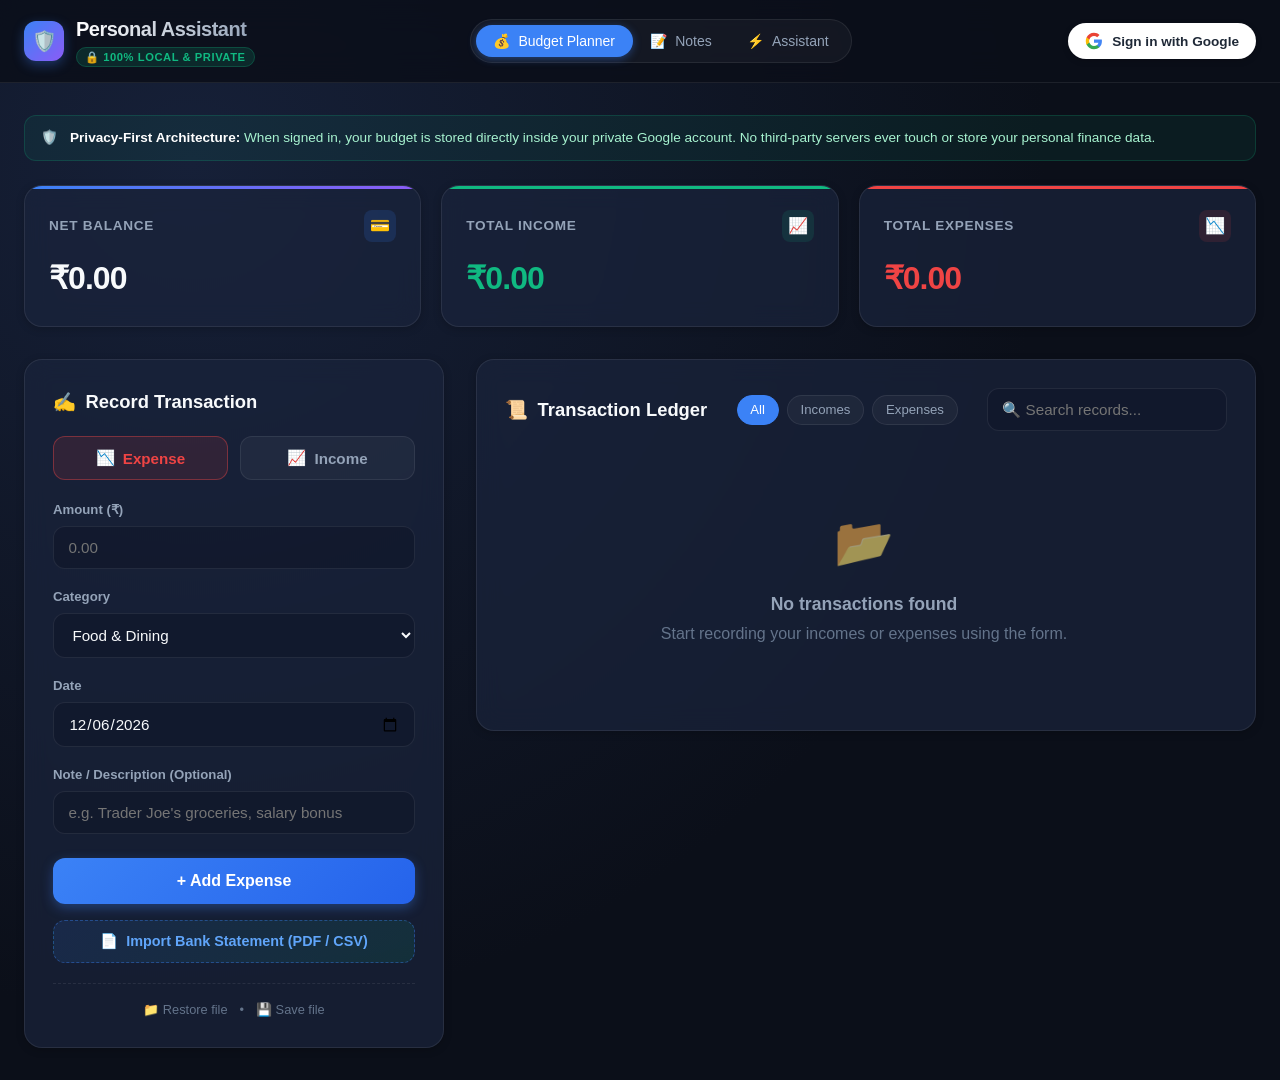
==== android/app/src/main/assets/www/index.html @ b6a4d448 "feat(importer): implement zero-knowledge bank statement importer (PDF & CSV) with interactive review" ====
<!DOCTYPE html>
<html lang="en">
<head>
  <meta charset="UTF-8">
  <meta name="viewport" content="width=device-width, initial-scale=1.0, maximum-scale=1.0, user-scalable=no">
  <title>Personal Assistant • Budget & Expense Planner</title>
  <meta name="theme-color" content="#0f172a">
  <meta name="mobile-web-app-capable" content="yes">
  <meta name="apple-mobile-web-app-status-bar-style" content="black-translucent">
  <link rel="manifest" href="manifest.json">
  <link rel="apple-touch-icon" href="icons/icon-192.png">
  <link rel="icon" type="image/png" href="icons/icon-192.png">
  <link rel="stylesheet" href="css/style.css">
  <meta name="description" content="Privacy-first, zero-knowledge personal finance and budget planner. Sign in with Google for seamless cross-device synchronization.">
</head>
<body>

  <!-- Master Application Header -->
  <header class="app-header">
    <div class="header-container">
      <div class="brand-section">
        <div class="brand-icon">🛡️</div>
        <div>
          <h1 class="brand-title">Personal Assistant</h1>
          <span class="brand-badge">🔒 100% Local & Private</span>
        </div>
      </div>

      <!-- Modular Sub-App Switcher -->
      <nav class="app-nav" aria-label="Application Modules">
        <button class="nav-tab active" data-app="budget">
          <span>💰</span> Budget Planner
        </button>
        <button class="nav-tab" data-app="notes" title="Coming in future sprint">
          <span>📝</span> Notes
        </button>
        <button class="nav-tab" data-app="assistant" title="Coming in future sprint">
          <span>⚡</span> Assistant
        </button>
      </nav>

      <!-- Consumer-Grade Google Sign-In & User Identity -->
      <div class="header-actions">
        <!-- PWA Install Action Button (shown when installable) -->
        <button id="btn-install-pwa" class="btn-install-pwa" style="display: none;" title="Install Personal Assistant as an app on your mobile device">
          <span>📲</span> Install App
        </button>

        <!-- Signed-Out View: Single Google Sign-In Button -->
        <div id="auth-signed-out" class="auth-wrapper">
          <button id="btn-google-signin" class="btn-google" title="Sign in with your Google account for automatic cross-device sync">
            <svg class="google-icon" viewBox="0 0 24 24" width="18" height="18">
              <path fill="#4285F4" d="M22.56 12.25c0-.78-.07-1.53-.2-2.25H12v4.26h5.92c-.26 1.37-1.04 2.53-2.21 3.31v2.77h3.57c2.08-1.92 3.28-4.74 3.28-8.09z"/>
              <path fill="#34A853" d="M12 23c2.97 0 5.46-.98 7.28-2.66l-3.57-2.77c-.98.66-2.23 1.06-3.71 1.06-2.86 0-5.29-1.93-6.16-4.53H2.18v2.84C3.99 20.53 7.7 23 12 23z"/>
              <path fill="#FBBC05" d="M5.84 14.09c-.22-.66-.35-1.36-.35-2.09s.13-1.43.35-2.09V7.06H2.18C1.43 8.55 1 10.22 1 12s.43 3.45 1.18 4.94l2.85-2.22.81-.63z"/>
              <path fill="#EA4335" d="M12 5.38c1.62 0 3.06.56 4.21 1.64l3.15-3.15C17.45 2.09 14.97 1 12 1 7.7 1 3.99 3.47 2.18 7.06l3.66 2.84c.87-2.6 3.3-4.52 6.16-4.52z"/>
            </svg>
            <span>Sign in with Google</span>
          </button>
        </div>

        <!-- Signed-In View: User Profile & Auto-Sync Status -->
        <div id="auth-signed-in" class="user-profile-menu" style="display: none;">
          <div class="user-avatar" id="user-avatar">👤</div>
          <span class="user-name" id="user-display-name">user@gmail.com</span>
          <span class="sync-status synced" id="cloud-sync-status" title="Your budget automatically saves to your Google account">☁️ Synced</span>
          <button id="btn-signout" class="btn-secondary btn-sm" title="Sign out of this session">
            Sign Out
          </button>
        </div>
      </div>
    </div>
  </header>

  <!-- Main Work Area Container -->
  <main class="main-wrapper" id="main-portal-view">

    <!-- Privacy Assurance Banner -->
    <div class="privacy-banner">
      <span>🛡️</span>
      <div>
        <strong>Privacy-First Architecture:</strong> When signed in, your budget is stored directly inside your private Google account. No third-party servers ever touch or store your personal finance data.
      </div>
    </div>

    <!-- Financial Metric Summary Cards -->
    <section class="metrics-grid" aria-label="Financial Summary Cards">
      <div class="metric-card balance">
        <div class="metric-header">
          <span class="metric-label">Net Balance</span>
          <div class="metric-icon">💳</div>
        </div>
        <div class="metric-value" id="metric-net-balance">₹0.00</div>
      </div>

      <div class="metric-card income">
        <div class="metric-header">
          <span class="metric-label">Total Income</span>
          <div class="metric-icon">📈</div>
        </div>
        <div class="metric-value" id="metric-total-income">₹0.00</div>
      </div>

      <div class="metric-card expense">
        <div class="metric-header">
          <span class="metric-label">Total Expenses</span>
          <div class="metric-icon">📉</div>
        </div>
        <div class="metric-value" id="metric-total-expense">₹0.00</div>
      </div>
    </section>

    <!-- Sub-App Content Grid: Form + Ledger -->
    <div class="app-content-grid">

      <!-- Left Column: Transaction Input Form -->
      <aside class="panel">
        <h2 class="panel-title"><span>✍️</span> Record Transaction</h2>

        <!-- Type Selector: Expense vs Income -->
        <div class="type-toggle-group">
          <button type="button" class="type-toggle-btn active expense" data-type="expense">
            <span>📉</span> Expense
          </button>
          <button type="button" class="type-toggle-btn income" data-type="income">
            <span>📈</span> Income
          </button>
        </div>

        <form id="transaction-form" autocomplete="off">
          <div class="form-group">
            <label class="form-label" for="tx-amount">Amount (₹)</label>
            <input type="number" step="0.01" min="0.01" id="tx-amount" class="input-control" placeholder="0.00" required>
          </div>

          <div class="form-group">
            <label class="form-label" for="tx-category">Category</label>
            <select id="tx-category" class="input-control" required></select>
          </div>

          <div class="form-group">
            <label class="form-label" for="tx-date">Date</label>
            <input type="date" id="tx-date" class="input-control" required>
          </div>

          <div class="form-group">
            <label class="form-label" for="tx-description">Note / Description (Optional)</label>
            <input type="text" id="tx-description" class="input-control" placeholder="e.g. Trader Joe's groceries, salary bonus">
          </div>

          <button type="submit" id="btn-submit-tx" class="btn-submit">
            <span>+ Add Expense</span>
          </button>
        </form>

        <button id="btn-import-statement" class="btn-import-statement" title="Import transactions from a bank statement PDF or CSV">
          <span>📄</span> Import Bank Statement (PDF / CSV)
        </button>

        <!-- Secondary Local File Options -->
        <div class="local-backup-footer">
          <input type="file" id="import-file-input" accept=".json,application/json" style="display: none;">
          <button id="btn-import-trigger" class="btn-text-subtle" title="Restore from local file">
            📁 Restore file
          </button>
          <span>•</span>
          <button id="btn-export-backup" class="btn-text-subtle" title="Save backup file">
            💾 Save file
          </button>
        </div>
      </aside>

      <!-- Right Column: Ledger & Search Filters -->
      <section class="panel">
        <div class="ledger-header">
          <h2 class="panel-title" style="margin-bottom: 0;"><span>📜</span> Transaction Ledger</h2>

          <!-- Filters -->
          <div class="filter-group">
            <button class="filter-btn active" data-filter="all">All</button>
            <button class="filter-btn" data-filter="income">Incomes</button>
            <button class="filter-btn" data-filter="expense">Expenses</button>
          </div>

          <!-- Search -->
          <input type="text" id="search-input" class="input-control search-input" placeholder="🔍 Search records...">
        </div>

        <!-- Scrollable List of Records -->
        <div class="transaction-list" id="transaction-list">
          <!-- Dynamically populated by budgetApp.js -->
        </div>
      </section>

    </div>
  </main>

  <!-- Modal: Bank Statement Importer -->
  <div id="modal-import-statement" class="modal-backdrop" style="display: none;">
    <div class="modal-dialog modal-lg">
      <div class="modal-header">
        <div class="modal-title-group">
          <span class="modal-icon">📄</span>
          <div>
            <h3 class="modal-title">Import Bank Statement</h3>
            <p class="modal-subtitle">100% Client-Side & Private • Processed strictly in your browser</p>
          </div>
        </div>
        <button id="btn-close-statement-modal" class="modal-close-btn" aria-label="Close modal">&times;</button>
      </div>

      <div class="modal-body">
        <!-- Step 1: Upload Zone -->
        <div id="statement-upload-zone" class="upload-dropzone">
          <input type="file" id="statement-file-input" accept=".csv,.pdf,text/csv,application/pdf" style="display: none;">
          <div class="dropzone-content" id="dropzone-trigger">
            <span class="dropzone-icon">📁</span>
            <h4>Drag & Drop your Bank Statement here, or <span class="highlight">Browse</span></h4>
            <p class="dropzone-hint">Supports PDF & CSV statements from HDFC, SBI, ICICI, Axis & Universal formats</p>
          </div>
        </div>

        <!-- Step 2: Processing Spinner / Progress -->
        <div id="statement-loading" class="statement-loading" style="display: none;">
          <div class="spinner"></div>
          <p id="statement-loading-text">Analyzing bank statement locally...</p>
        </div>

        <!-- Step 3: Interactive Review Table -->
        <div id="statement-review-section" style="display: none;">
          <div class="review-controls">
            <div class="bank-preset-wrapper">
              <label for="bank-preset-select">Bank Preset:</label>
              <select id="bank-preset-select" class="input-control select-sm">
                <option value="auto">Auto-Detect</option>
                <option value="hdfc">HDFC Bank</option>
                <option value="sbi">State Bank of India (SBI)</option>
                <option value="icici">ICICI Bank</option>
                <option value="axis">Axis Bank</option>
                <option value="generic">Universal / Generic</option>
              </select>
            </div>
            <div class="select-actions">
              <button id="btn-select-all-stmt" class="btn-text-subtle">Select All</button>
              <span>•</span>
              <button id="btn-deselect-all-stmt" class="btn-text-subtle">Deselect All</button>
            </div>
          </div>

          <!-- Table Container -->
          <div class="statement-table-wrapper">
            <table class="statement-table" id="statement-preview-table">
              <thead>
                <tr>
                  <th width="40"><input type="checkbox" id="stmt-check-master" checked></th>
                  <th width="110">Date</th>
                  <th>Description</th>
                  <th width="100">Type</th>
                  <th width="140">Category</th>
                  <th width="120" style="text-align: right;">Amount (₹)</th>
                </tr>
              </thead>
              <tbody id="statement-preview-tbody">
                <!-- Dynamically populated -->
              </tbody>
            </table>
          </div>

          <!-- Summary Metric Footer -->
          <div class="statement-summary-bar">
            <div class="summary-stat">
              <span class="stat-label">Selected</span>
              <span class="stat-value" id="stmt-count-selected">0 / 0</span>
            </div>
            <div class="summary-stat income">
              <span class="stat-label">Total Income</span>
              <span class="stat-value" id="stmt-total-income">+₹0.00</span>
            </div>
            <div class="summary-stat expense">
              <span class="stat-label">Total Expense</span>
              <span class="stat-value" id="stmt-total-expense">-₹0.00</span>
            </div>
            <div class="summary-stat net">
              <span class="stat-label">Net Impact</span>
              <span class="stat-value" id="stmt-net-impact">₹0.00</span>
            </div>
          </div>
        </div>
      </div>

      <div class="modal-footer">
        <button id="btn-cancel-statement" class="btn-secondary">Cancel</button>
        <button id="btn-commit-statement" class="btn-submit" disabled>
          <span>📥 Import Selected Entries</span>
        </button>
      </div>
    </div>
  </div>

  <!-- Script Modules -->
  <script src="js/vendor/pdf.min.js"></script>
  <script src="js/storage.js"></script>
  <script src="js/statementParser.js"></script>
  <script src="js/googleDriveService.js"></script>
  <script src="js/budgetApp.js"></script>
  <script src="js/app.js"></script>
</body>
</html>
---- android/app/src/main/assets/www/css/style.css ----
/* Personal Assistant Master Design System */
:root {
  --bg-primary: #0b0f19;
  --bg-secondary: #131b2e;
  --bg-card: rgba(26, 36, 61, 0.7);
  --bg-card-hover: rgba(33, 46, 77, 0.85);
  --border-color: rgba(255, 255, 255, 0.08);
  --border-focus: #3b82f6;

  --text-primary: #f8fafc;
  --text-secondary: #94a3b8;
  --text-muted: #64748b;

  --accent-blue: #3b82f6;
  --accent-blue-hover: #2563eb;
  --accent-green: #10b981;
  --accent-green-bg: rgba(16, 185, 129, 0.12);
  --accent-red: #ef4444;
  --accent-red-bg: rgba(239, 68, 68, 0.12);
  --accent-purple: #8b5cf6;
  --accent-amber: #f59e0b;

  --shadow-sm: 0 2px 8px rgba(0, 0, 0, 0.2);
  --shadow-md: 0 8px 24px rgba(0, 0, 0, 0.35);
  --shadow-lg: 0 16px 40px rgba(0, 0, 0, 0.5);

  --radius-sm: 8px;
  --radius-md: 12px;
  --radius-lg: 18px;
  --radius-full: 9999px;

  --font-main: -apple-system, BlinkMacSystemFont, "Segoe UI", Roboto, Oxygen, Ubuntu, Cantarell, "Helvetica Neue", sans-serif;
  --transition: all 0.2s cubic-bezier(0.4, 0, 0.2, 1);
}

/* Reset & Base */
* {
  box-sizing: border-box;
  margin: 0;
  padding: 0;
  -webkit-tap-highlight-color: transparent;
}

body {
  font-family: var(--font-main);
  background: radial-gradient(circle at 15% 15%, #162038 0%, var(--bg-primary) 60%);
  color: var(--text-primary);
  min-height: 100vh;
  display: flex;
  flex-direction: column;
  line-height: 1.5;
  overflow-x: hidden;
}

/* Master Header */
.app-header {
  background: rgba(11, 15, 25, 0.85);
  backdrop-filter: blur(16px);
  -webkit-backdrop-filter: blur(16px);
  border-bottom: 1px solid var(--border-color);
  position: sticky;
  top: 0;
  z-index: 100;
  padding: 0.875rem 1.5rem;
}

.header-container {
  max-width: 1400px;
  margin: 0 auto;
  display: flex;
  align-items: center;
  justify-content: space-between;
  gap: 1rem;
}

.brand-section {
  display: flex;
  align-items: center;
  gap: 0.75rem;
}

.brand-icon {
  width: 40px;
  height: 40px;
  border-radius: var(--radius-md);
  background: linear-gradient(135deg, var(--accent-blue), var(--accent-purple));
  display: flex;
  align-items: center;
  justify-content: center;
  font-size: 1.25rem;
  box-shadow: 0 4px 12px rgba(59, 130, 246, 0.35);
}

.brand-title {
  font-size: 1.25rem;
  font-weight: 700;
  letter-spacing: -0.025em;
  background: linear-gradient(to right, #fff, var(--text-secondary));
  -webkit-background-clip: text;
  -webkit-text-fill-color: transparent;
}

.brand-badge {
  font-size: 0.7rem;
  font-weight: 600;
  padding: 0.2rem 0.5rem;
  border-radius: var(--radius-full);
  background: rgba(16, 185, 129, 0.15);
  color: var(--accent-green);
  border: 1px solid rgba(16, 185, 129, 0.25);
  text-transform: uppercase;
  letter-spacing: 0.05em;
}

/* App Switcher Tabs */
.app-nav {
  display: flex;
  align-items: center;
  background: rgba(255, 255, 255, 0.04);
  padding: 0.3rem;
  border-radius: var(--radius-full);
  border: 1px solid var(--border-color);
}

.nav-tab {
  background: none;
  border: none;
  color: var(--text-secondary);
  font-weight: 500;
  font-size: 0.875rem;
  padding: 0.5rem 1.1rem;
  border-radius: var(--radius-full);
  cursor: pointer;
  transition: var(--transition);
  display: flex;
  align-items: center;
  gap: 0.5rem;
}

.nav-tab.active {
  background: var(--accent-blue);
  color: #fff;
  box-shadow: 0 2px 8px rgba(59, 130, 246, 0.4);
}

.nav-tab:hover:not(.active) {
  color: var(--text-primary);
  background: rgba(255, 255, 255, 0.06);
}

/* Header Action Controls */
.header-actions {
  display: flex;
  align-items: center;
  gap: 0.5rem;
}

.btn-secondary {
  background: rgba(255, 255, 255, 0.06);
  border: 1px solid var(--border-color);
  color: var(--text-primary);
  font-size: 0.85rem;
  font-weight: 500;
  padding: 0.5rem 0.9rem;
  border-radius: var(--radius-md);
  cursor: pointer;
  transition: var(--transition);
  display: inline-flex;
  align-items: center;
  gap: 0.4rem;
}

.btn-secondary:hover {
  background: rgba(255, 255, 255, 0.1);
  border-color: rgba(255, 255, 255, 0.15);
}

.btn-install-pwa {
  background: linear-gradient(135deg, rgba(16, 185, 129, 0.2), rgba(6, 182, 212, 0.2));
  border: 1px solid rgba(16, 185, 129, 0.4);
  color: #34d399;
  font-size: 0.85rem;
  font-weight: 600;
  padding: 0.45rem 0.9rem;
  border-radius: var(--radius-full);
  cursor: pointer;
  transition: var(--transition);
  display: inline-flex;
  align-items: center;
  gap: 0.4rem;
  box-shadow: 0 0 10px rgba(16, 185, 129, 0.15);
}

.btn-install-pwa:hover {
  background: linear-gradient(135deg, rgba(16, 185, 129, 0.35), rgba(6, 182, 212, 0.35));
  border-color: rgba(16, 185, 129, 0.6);
  transform: translateY(-1px);
  box-shadow: 0 0 15px rgba(16, 185, 129, 0.3);
}

/* Main Content Area */
.main-wrapper {
  max-width: 1400px;
  width: 100%;
  margin: 0 auto;
  padding: 2rem 1.5rem;
  flex: 1;
}

/* Metric Cards Grid */
.metrics-grid {
  display: grid;
  grid-template-columns: repeat(3, 1fr);
  gap: 1.25rem;
  margin-bottom: 2rem;
}

.metric-card {
  background: var(--bg-card);
  backdrop-filter: blur(12px);
  -webkit-backdrop-filter: blur(12px);
  border: 1px solid var(--border-color);
  border-radius: var(--radius-lg);
  padding: 1.5rem;
  position: relative;
  overflow: hidden;
  box-shadow: var(--shadow-sm);
  transition: var(--transition);
}

.metric-card:hover {
  transform: translateY(-2px);
  border-color: rgba(255, 255, 255, 0.15);
  box-shadow: var(--shadow-md);
}

.metric-card::before {
  content: '';
  position: absolute;
  top: 0;
  left: 0;
  right: 0;
  height: 3px;
  background: var(--accent-blue);
}

.metric-card.balance::before {
  background: linear-gradient(90deg, var(--accent-blue), var(--accent-purple));
}

.metric-card.income::before {
  background: var(--accent-green);
}

.metric-card.expense::before {
  background: var(--accent-red);
}

.metric-header {
  display: flex;
  align-items: center;
  justify-content: space-between;
  margin-bottom: 0.75rem;
}

.metric-label {
  font-size: 0.85rem;
  font-weight: 600;
  text-transform: uppercase;
  letter-spacing: 0.05em;
  color: var(--text-secondary);
}

.metric-icon {
  width: 32px;
  height: 32px;
  border-radius: var(--radius-sm);
  display: flex;
  align-items: center;
  justify-content: center;
  font-size: 1rem;
}

.metric-card.balance .metric-icon {
  background: rgba(59, 130, 246, 0.15);
  color: var(--accent-blue);
}

.metric-card.income .metric-icon {
  background: var(--accent-green-bg);
  color: var(--accent-green);
}

.metric-card.expense .metric-icon {
  background: var(--accent-red-bg);
  color: var(--accent-red);
}

.metric-value {
  font-size: 2rem;
  font-weight: 700;
  letter-spacing: -0.03em;
}

.metric-card.income .metric-value {
  color: var(--accent-green);
}

.metric-card.expense .metric-value {
  color: var(--accent-red);
}

/* Two Column Work Area */
.app-content-grid {
  display: grid;
  grid-template-columns: 420px 1fr;
  gap: 2rem;
  align-items: start;
}

/* Form Panel */
.panel {
  background: var(--bg-card);
  backdrop-filter: blur(12px);
  -webkit-backdrop-filter: blur(12px);
  border: 1px solid var(--border-color);
  border-radius: var(--radius-lg);
  padding: 1.75rem;
  box-shadow: var(--shadow-sm);
}

.panel-title {
  font-size: 1.15rem;
  font-weight: 700;
  margin-bottom: 1.25rem;
  display: flex;
  align-items: center;
  gap: 0.6rem;
}

/* Type Toggle Buttons (Income vs Expense) */
.type-toggle-group {
  display: grid;
  grid-template-columns: 1fr 1fr;
  gap: 0.75rem;
  margin-bottom: 1.25rem;
}

.type-toggle-btn {
  background: rgba(255, 255, 255, 0.04);
  border: 1px solid var(--border-color);
  padding: 0.75rem;
  border-radius: var(--radius-md);
  color: var(--text-secondary);
  font-size: 0.95rem;
  font-weight: 600;
  cursor: pointer;
  transition: var(--transition);
  display: flex;
  align-items: center;
  justify-content: center;
  gap: 0.5rem;
}

.type-toggle-btn:hover {
  background: rgba(255, 255, 255, 0.08);
}

.type-toggle-btn.active.expense {
  background: var(--accent-red-bg);
  color: var(--accent-red);
  border-color: rgba(239, 68, 68, 0.4);
}

.type-toggle-btn.active.income {
  background: var(--accent-green-bg);
  color: var(--accent-green);
  border-color: rgba(16, 185, 129, 0.4);
}

/* Form Groups */
.form-group {
  margin-bottom: 1.1rem;
}

.form-label {
  display: block;
  font-size: 0.825rem;
  font-weight: 600;
  color: var(--text-secondary);
  margin-bottom: 0.4rem;
}

.input-control {
  width: 100%;
  background: rgba(15, 23, 42, 0.6);
  border: 1px solid var(--border-color);
  color: var(--text-primary);
  font-family: inherit;
  font-size: 0.95rem;
  padding: 0.75rem 0.9rem;
  border-radius: var(--radius-md);
  transition: var(--transition);
  outline: none;
}

.input-control:focus {
  border-color: var(--border-focus);
  background: rgba(15, 23, 42, 0.9);
  box-shadow: 0 0 0 3px rgba(59, 130, 246, 0.2);
}

.btn-submit {
  width: 100%;
  background: linear-gradient(135deg, var(--accent-blue), var(--accent-blue-hover));
  color: #fff;
  border: none;
  font-size: 1rem;
  font-weight: 600;
  padding: 0.875rem;
  border-radius: var(--radius-md);
  cursor: pointer;
  box-shadow: 0 4px 12px rgba(59, 130, 246, 0.35);
  transition: var(--transition);
  display: flex;
  align-items: center;
  justify-content: center;
  gap: 0.5rem;
  margin-top: 1.5rem;
}

.btn-submit:hover {
  transform: translateY(-1px);
  box-shadow: 0 6px 18px rgba(59, 130, 246, 0.45);
}

/* Ledger Panel & Filtering */
.ledger-header {
  display: flex;
  align-items: center;
  justify-content: space-between;
  flex-wrap: wrap;
  gap: 1rem;
  margin-bottom: 1.25rem;
}

.filter-group {
  display: flex;
  align-items: center;
  gap: 0.5rem;
}

.filter-btn {
  background: rgba(255, 255, 255, 0.04);
  border: 1px solid var(--border-color);
  color: var(--text-secondary);
  font-size: 0.825rem;
  font-weight: 500;
  padding: 0.4rem 0.8rem;
  border-radius: var(--radius-full);
  cursor: pointer;
  transition: var(--transition);
}

.filter-btn.active {
  background: var(--accent-blue);
  color: #fff;
  border-color: var(--accent-blue);
}

.search-input {
  max-width: 240px;
}

/* Transaction List */
.transaction-list {
  display: flex;
  flex-direction: column;
  gap: 0.65rem;
  max-height: 580px;
  overflow-y: auto;
  padding-right: 0.25rem;
}

.transaction-list::-webkit-scrollbar {
  width: 6px;
}

.transaction-list::-webkit-scrollbar-thumb {
  background: rgba(255, 255, 255, 0.1);
  border-radius: var(--radius-full);
}

.transaction-item {
  background: rgba(19, 27, 46, 0.6);
  border: 1px solid var(--border-color);
  border-radius: var(--radius-md);
  padding: 0.9rem 1.1rem;
  display: flex;
  align-items: center;
  justify-content: space-between;
  gap: 1rem;
  transition: var(--transition);
}

.transaction-item:hover {
  background: var(--bg-card-hover);
  border-color: rgba(255, 255, 255, 0.15);
  transform: translateX(2px);
}

.tx-left {
  display: flex;
  align-items: center;
  gap: 0.9rem;
  min-width: 0;
}

.tx-icon-badge {
  width: 42px;
  height: 42px;
  border-radius: var(--radius-md);
  display: flex;
  align-items: center;
  justify-content: center;
  font-size: 1.15rem;
  flex-shrink: 0;
}

.tx-icon-badge.income {
  background: var(--accent-green-bg);
  color: var(--accent-green);
}

.tx-icon-badge.expense {
  background: var(--accent-red-bg);
  color: var(--accent-red);
}

.tx-info {
  min-width: 0;
}

.tx-category {
  font-weight: 600;
  font-size: 0.95rem;
  white-space: nowrap;
  overflow: hidden;
  text-overflow: ellipsis;
}

.tx-meta {
  font-size: 0.8rem;
  color: var(--text-muted);
  display: flex;
  align-items: center;
  gap: 0.6rem;
  margin-top: 0.15rem;
}

.tx-right {
  display: flex;
  align-items: center;
  gap: 1rem;
  flex-shrink: 0;
}

.tx-amount {
  font-size: 1.1rem;
  font-weight: 700;
}

.tx-amount.income {
  color: var(--accent-green);
}

.tx-amount.expense {
  color: var(--accent-red);
}

.btn-delete {
  background: transparent;
  border: none;
  color: var(--text-muted);
  cursor: pointer;
  padding: 0.4rem;
  border-radius: var(--radius-sm);
  transition: var(--transition);
  font-size: 1.1rem;
  display: flex;
  align-items: center;
  justify-content: center;
}

.btn-delete:hover {
  color: var(--accent-red);
  background: rgba(239, 68, 68, 0.1);
}

/* Empty State */
.empty-state {
  text-align: center;
  padding: 3.5rem 1.5rem;
  color: var(--text-muted);
}

.empty-icon {
  font-size: 3rem;
  margin-bottom: 0.75rem;
  opacity: 0.6;
}

.empty-title {
  font-size: 1.1rem;
  font-weight: 600;
  color: var(--text-secondary);
  margin-bottom: 0.25rem;
}

/* Privacy Guarantee Banner */
.privacy-banner {
  background: rgba(16, 185, 129, 0.08);
  border: 1px solid rgba(16, 185, 129, 0.2);
  border-radius: var(--radius-md);
  padding: 0.75rem 1rem;
  margin-bottom: 1.5rem;
  display: flex;
  align-items: center;
  gap: 0.75rem;
  font-size: 0.85rem;
  color: #a7f3d0;
}

.privacy-banner strong {
  color: #fff;
}

/* Toast Notifications */
.toast-container {
  position: fixed;
  bottom: 2rem;
  right: 2rem;
  z-index: 1000;
  display: flex;
  flex-direction: column;
  gap: 0.5rem;
  pointer-events: none;
}

.toast {
  background: var(--bg-secondary);
  color: var(--text-primary);
  border: 1px solid var(--border-color);
  padding: 0.75rem 1.25rem;
  border-radius: var(--radius-md);
  box-shadow: var(--shadow-lg);
  display: flex;
  align-items: center;
  gap: 0.6rem;
  font-size: 0.9rem;
  animation: slideIn 0.25s ease-out;
  pointer-events: auto;
}

.toast.success {
  border-left: 4px solid var(--accent-green);
}

.toast.error {
  border-left: 4px solid var(--accent-red);
}

@keyframes slideIn {
  from {
    opacity: 0;
    transform: translateY(10px);
  }
  to {
    opacity: 1;
    transform: translateY(0);
  }
}

/* Consumer-Grade Google Sign-In & User Identity */
.auth-wrapper {
  display: inline-flex;
  align-items: center;
}

.btn-google {
  background: #ffffff;
  color: #1f2937;
  border: 1px solid rgba(255, 255, 255, 0.3);
  font-size: 0.85rem;
  font-weight: 600;
  padding: 0.5rem 1rem;
  border-radius: var(--radius-full);
  cursor: pointer;
  transition: var(--transition);
  display: inline-flex;
  align-items: center;
  gap: 0.6rem;
  box-shadow: 0 2px 6px rgba(0, 0, 0, 0.2);
}

.btn-google:hover {
  background: #f8fafc;
  transform: translateY(-1px);
  box-shadow: 0 4px 12px rgba(0, 0, 0, 0.3);
}

.user-profile-menu {
  display: inline-flex;
  align-items: center;
  gap: 0.65rem;
  background: rgba(255, 255, 255, 0.05);
  border: 1px solid var(--border-color);
  padding: 0.3rem 0.6rem;
  border-radius: var(--radius-full);
}

.user-avatar {
  width: 28px;
  height: 28px;
  border-radius: var(--radius-full);
  background: linear-gradient(135deg, var(--accent-blue), var(--accent-purple));
  color: #fff;
  font-size: 0.75rem;
  font-weight: 700;
  display: flex;
  align-items: center;
  justify-content: center;
  overflow: hidden;
}

.avatar-img {
  width: 100%;
  height: 100%;
  object-fit: cover;
}

.user-name {
  font-size: 0.825rem;
  font-weight: 600;
  color: var(--text-primary);
  max-width: 140px;
  white-space: nowrap;
  overflow: hidden;
  text-overflow: ellipsis;
}

.sync-status {
  font-size: 0.7rem;
  font-weight: 600;
  padding: 0.15rem 0.5rem;
  border-radius: var(--radius-full);
  display: inline-flex;
  align-items: center;
  gap: 0.25rem;
}

.sync-status.synced {
  background: rgba(16, 185, 129, 0.15);
  color: var(--accent-green);
  border: 1px solid rgba(16, 185, 129, 0.3);
}

.sync-status.syncing {
  background: rgba(59, 130, 246, 0.15);
  color: #93c5fd;
  border: 1px solid rgba(59, 130, 246, 0.3);
}

.sync-status.error {
  background: rgba(239, 68, 68, 0.15);
  color: var(--accent-red);
  border: 1px solid rgba(239, 68, 68, 0.3);
}

.btn-sm {
  padding: 0.3rem 0.75rem;
  font-size: 0.75rem;
  border-radius: var(--radius-full);
}

.local-backup-footer {
  display: flex;
  align-items: center;
  justify-content: center;
  gap: 0.75rem;
  margin-top: 1.25rem;
  padding-top: 1rem;
  border-top: 1px dashed var(--border-color);
  font-size: 0.8rem;
  color: var(--text-muted);
}

.btn-text-subtle {
  background: none;
  border: none;
  color: var(--text-muted);
  font-size: 0.8rem;
  cursor: pointer;
  transition: var(--transition);
}

.btn-text-subtle:hover {
  color: var(--text-secondary);
  text-decoration: underline;
}

/* Bank Statement Importer Action Button */
.btn-import-statement {
  width: 100%;
  margin-top: 1rem;
  background: linear-gradient(135deg, rgba(59, 130, 246, 0.12), rgba(16, 185, 129, 0.12));
  border: 1px dashed rgba(59, 130, 246, 0.4);
  color: #60a5fa;
  font-size: 0.9rem;
  font-weight: 600;
  padding: 0.75rem 1rem;
  border-radius: var(--radius-md);
  cursor: pointer;
  transition: var(--transition);
  display: flex;
  align-items: center;
  justify-content: center;
  gap: 0.5rem;
}

.btn-import-statement:hover {
  background: linear-gradient(135deg, rgba(59, 130, 246, 0.22), rgba(16, 185, 129, 0.22));
  border-color: rgba(59, 130, 246, 0.7);
  transform: translateY(-1px);
  color: #93c5fd;
  box-shadow: 0 4px 12px rgba(59, 130, 246, 0.15);
}

/* Modal Dialogs */
.modal-backdrop {
  position: fixed;
  inset: 0;
  background: rgba(0, 0, 0, 0.75);
  backdrop-filter: blur(8px);
  -webkit-backdrop-filter: blur(8px);
  display: flex;
  align-items: center;
  justify-content: center;
  z-index: 1000;
  padding: 1rem;
}

.modal-dialog {
  background: #131d33;
  border: 1px solid rgba(255, 255, 255, 0.12);
  border-radius: var(--radius-xl);
  box-shadow: 0 25px 50px -12px rgba(0, 0, 0, 0.7);
  width: 100%;
  max-height: 90vh;
  display: flex;
  flex-direction: column;
  overflow: hidden;
}

.modal-dialog.modal-lg {
  max-width: 980px;
}

.modal-header {
  display: flex;
  align-items: center;
  justify-content: space-between;
  padding: 1.25rem 1.75rem;
  border-bottom: 1px solid var(--border-color);
  background: rgba(255, 255, 255, 0.02);
}

.modal-title-group {
  display: flex;
  align-items: center;
  gap: 0.75rem;
}

.modal-icon {
  font-size: 1.5rem;
}

.modal-title {
  font-size: 1.15rem;
  font-weight: 700;
  color: var(--text-primary);
  margin: 0;
}

.modal-subtitle {
  font-size: 0.75rem;
  color: var(--accent-green);
  margin: 0.2rem 0 0 0;
}

.modal-close-btn {
  background: none;
  border: none;
  color: var(--text-muted);
  font-size: 1.5rem;
  cursor: pointer;
  line-height: 1;
  padding: 0.25rem;
  border-radius: var(--radius-sm);
  transition: var(--transition);
}

.modal-close-btn:hover {
  color: var(--text-primary);
  background: rgba(255, 255, 255, 0.1);
}

.modal-body {
  padding: 1.5rem 1.75rem;
  overflow-y: auto;
  flex: 1;
}

.modal-footer {
  display: flex;
  align-items: center;
  justify-content: flex-end;
  gap: 0.75rem;
  padding: 1.25rem 1.75rem;
  border-top: 1px solid var(--border-color);
  background: rgba(255, 255, 255, 0.02);
}

/* Upload Dropzone */
.upload-dropzone {
  border: 2px dashed rgba(255, 255, 255, 0.16);
  border-radius: var(--radius-lg);
  padding: 2.5rem 1.5rem;
  text-align: center;
  background: rgba(255, 255, 255, 0.02);
  cursor: pointer;
  transition: var(--transition);
}

.upload-dropzone:hover,
.upload-dropzone.dragover {
  border-color: #3b82f6;
  background: rgba(59, 130, 246, 0.06);
}

.dropzone-icon {
  font-size: 2.75rem;
  display: block;
  margin-bottom: 0.75rem;
}

.upload-dropzone h4 {
  font-size: 1.05rem;
  color: var(--text-primary);
  margin: 0 0 0.4rem 0;
}

.upload-dropzone h4 .highlight {
  color: #60a5fa;
  text-decoration: underline;
}

.dropzone-hint {
  font-size: 0.8rem;
  color: var(--text-muted);
  margin: 0;
}

/* Statement Loading State */
.statement-loading {
  text-align: center;
  padding: 3rem 1rem;
}

.statement-loading .spinner {
  width: 40px;
  height: 40px;
  border: 3px solid rgba(255, 255, 255, 0.1);
  border-top-color: #3b82f6;
  border-radius: 50%;
  animation: spin 0.8s linear infinite;
  margin: 0 auto 1rem auto;
}

@keyframes spin {
  to { transform: rotate(360deg); }
}

/* Statement Review Controls */
.review-controls {
  display: flex;
  align-items: center;
  justify-content: space-between;
  margin-bottom: 1rem;
  flex-wrap: wrap;
  gap: 0.75rem;
}

.bank-preset-wrapper {
  display: flex;
  align-items: center;
  gap: 0.5rem;
  font-size: 0.85rem;
  color: var(--text-secondary);
}

.select-sm {
  padding: 0.35rem 0.75rem;
  font-size: 0.85rem;
  width: auto;
}

.select-actions {
  display: flex;
  align-items: center;
  gap: 0.5rem;
}

/* Statement Review Table */
.statement-table-wrapper {
  max-height: 360px;
  overflow-y: auto;
  border: 1px solid var(--border-color);
  border-radius: var(--radius-md);
  background: rgba(0, 0, 0, 0.2);
}

.statement-table {
  width: 100%;
  border-collapse: collapse;
  font-size: 0.85rem;
}

.statement-table th {
  position: sticky;
  top: 0;
  background: #1e293b;
  color: var(--text-secondary);
  font-weight: 600;
  text-align: left;
  padding: 0.75rem 0.75rem;
  border-bottom: 1px solid var(--border-color);
  z-index: 2;
}

.statement-table td {
  padding: 0.65rem 0.75rem;
  border-bottom: 1px solid rgba(255, 255, 255, 0.05);
  color: var(--text-primary);
  vertical-align: middle;
}

.statement-table tr:hover {
  background: rgba(255, 255, 255, 0.03);
}

.statement-table tr.is-duplicate {
  opacity: 0.65;
  background: rgba(245, 158, 11, 0.04);
}

.table-type-badge {
  display: inline-block;
  padding: 0.2rem 0.5rem;
  border-radius: var(--radius-sm);
  font-size: 0.75rem;
  font-weight: 600;
  text-transform: capitalize;
}

.table-type-badge.expense {
  background: rgba(239, 68, 68, 0.15);
  color: #f87171;
  border: 1px solid rgba(239, 68, 68, 0.25);
}

.table-type-badge.income {
  background: rgba(16, 185, 129, 0.15);
  color: #34d399;
  border: 1px solid rgba(16, 185, 129, 0.25);
}

.badge-duplicate {
  display: inline-block;
  padding: 0.15rem 0.4rem;
  border-radius: 3px;
  font-size: 0.68rem;
  font-weight: 600;
  background: rgba(245, 158, 11, 0.2);
  color: #fbbf24;
  border: 1px solid rgba(245, 158, 11, 0.35);
  margin-left: 0.5rem;
}

.table-select-cat {
  background: #0f172a;
  border: 1px solid var(--border-color);
  color: var(--text-primary);
  border-radius: var(--radius-sm);
  padding: 0.3rem 0.5rem;
  font-size: 0.8rem;
  width: 100%;
}

/* Statement Summary Metric Bar */
.statement-summary-bar {
  display: flex;
  align-items: center;
  justify-content: space-between;
  background: rgba(255, 255, 255, 0.04);
  border: 1px solid var(--border-color);
  border-radius: var(--radius-md);
  padding: 0.85rem 1.25rem;
  margin-top: 1rem;
  gap: 1rem;
  flex-wrap: wrap;
}

.summary-stat {
  display: flex;
  flex-direction: column;
}

.summary-stat .stat-label {
  font-size: 0.72rem;
  color: var(--text-muted);
  text-transform: uppercase;
  letter-spacing: 0.05em;
}

.summary-stat .stat-value {
  font-size: 1.1rem;
  font-weight: 700;
  color: var(--text-primary);
}

.summary-stat.income .stat-value {
  color: var(--accent-green);
}

.summary-stat.expense .stat-value {
  color: var(--accent-red);
}

.summary-stat.net .stat-value {
  color: #60a5fa;
}


/* Responsive Media Queries */
@media (max-width: 1024px) {
  .app-content-grid {
    grid-template-columns: 1fr;
    gap: 1.5rem;
  }
  .metrics-grid {
    grid-template-columns: 1fr;
  }
}

@media (max-width: 640px) {
  .app-header {
    padding: 0.75rem 1rem;
  }
  .header-container {
    flex-direction: column;
    align-items: stretch;
    gap: 0.75rem;
  }
  .brand-section {
    justify-content: space-between;
  }
  .app-nav {
    justify-content: center;
  }
  .header-actions {
    justify-content: flex-end;
    flex-wrap: wrap;
  }
  .main-wrapper {
    padding: 1.25rem 1rem;
  }
  .metric-value {
    font-size: 1.65rem;
  }
  .ledger-header {
    flex-direction: column;
    align-items: stretch;
  }
  .search-input {
    max-width: 100%;
  }
}
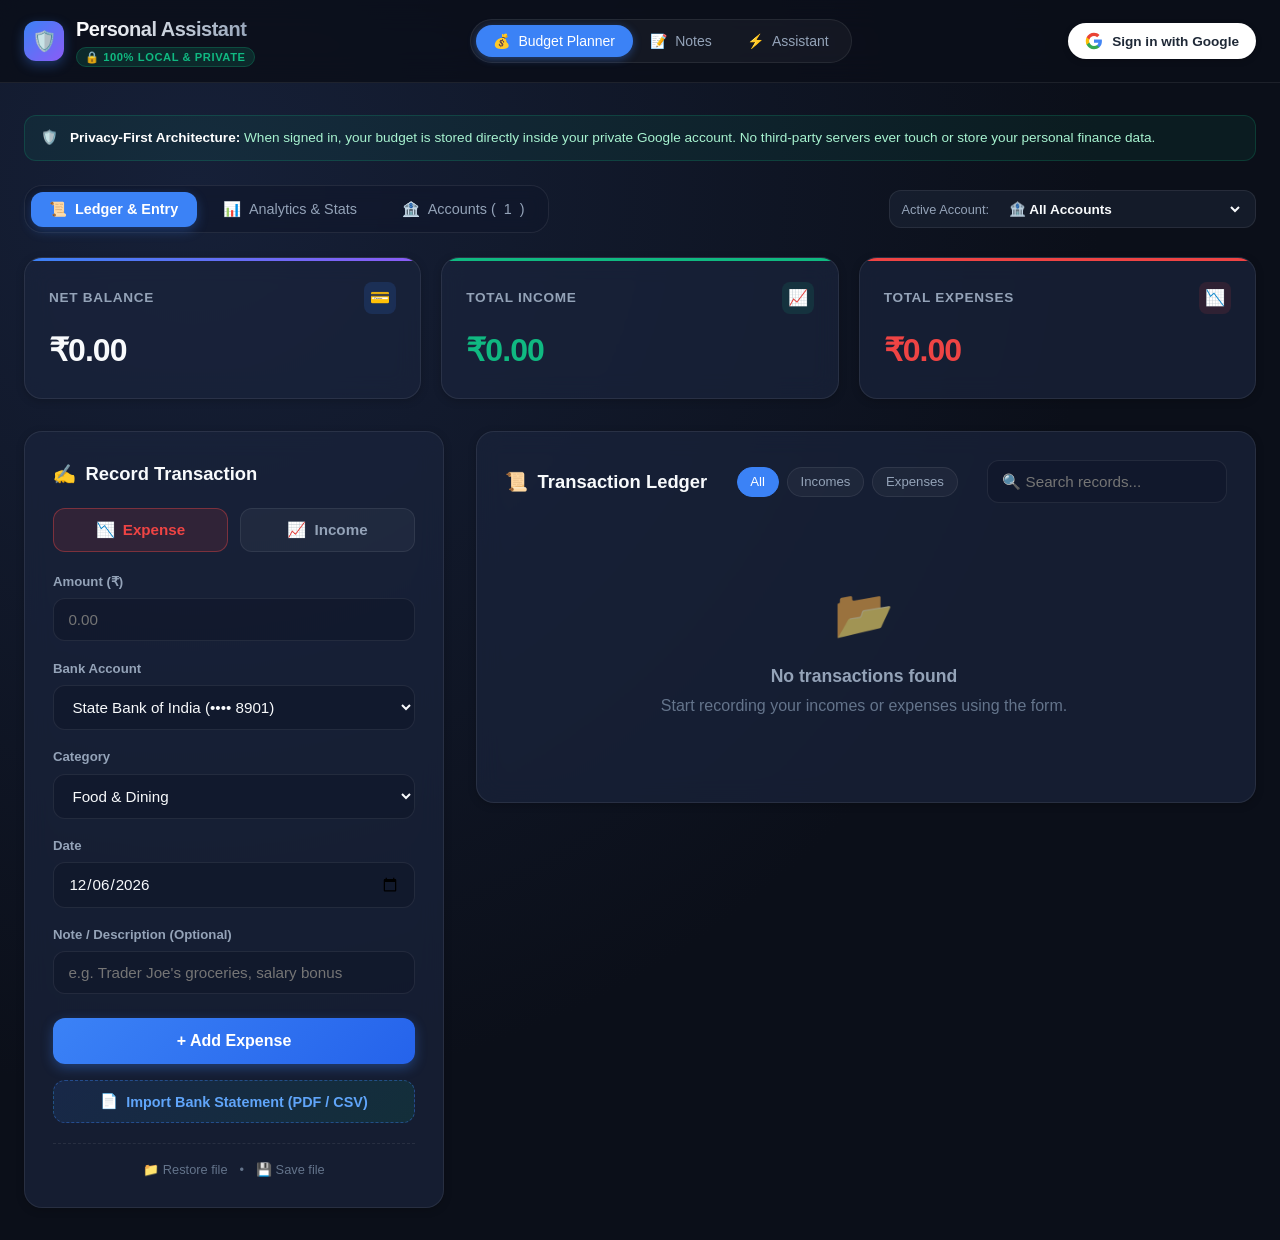
==== commit e09ac86c: "feat(analytics-accounts): add expense analytics stats tab and multi-account management" ====
--- a/android/app/src/main/assets/www/index.html
+++ b/android/app/src/main/assets/www/index.html
@@ -83,115 +83,257 @@
       </div>
     </div>
 
-    <!-- Financial Metric Summary Cards -->
-    <section class="metrics-grid" aria-label="Financial Summary Cards">
-      <div class="metric-card balance">
-        <div class="metric-header">
-          <span class="metric-label">Net Balance</span>
-          <div class="metric-icon">💳</div>
-        </div>
-        <div class="metric-value" id="metric-net-balance">₹0.00</div>
-      </div>
-
-      <div class="metric-card income">
-        <div class="metric-header">
-          <span class="metric-label">Total Income</span>
-          <div class="metric-icon">📈</div>
-        </div>
-        <div class="metric-value" id="metric-total-income">₹0.00</div>
-      </div>
-
-      <div class="metric-card expense">
-        <div class="metric-header">
-          <span class="metric-label">Total Expenses</span>
-          <div class="metric-icon">📉</div>
-        </div>
-        <div class="metric-value" id="metric-total-expense">₹0.00</div>
-      </div>
-    </section>
-
-    <!-- Sub-App Content Grid: Form + Ledger -->
-    <div class="app-content-grid">
-
-      <!-- Left Column: Transaction Input Form -->
-      <aside class="panel">
-        <h2 class="panel-title"><span>✍️</span> Record Transaction</h2>
-
-        <!-- Type Selector: Expense vs Income -->
-        <div class="type-toggle-group">
-          <button type="button" class="type-toggle-btn active expense" data-type="expense">
-            <span>📉</span> Expense
+    <!-- Tab Navigation & Global Account Filter Toolbar -->
+    <div class="navigation-toolbar">
+      <nav class="app-tab-navigation" role="tablist" aria-label="Main Navigation">
+        <button class="app-tab-btn active" id="tab-btn-ledger" role="tab" aria-selected="true" data-tab="tab-ledger">
+          <span>📜</span> Ledger & Entry
+        </button>
+        <button class="app-tab-btn" id="tab-btn-stats" role="tab" aria-selected="false" data-tab="tab-stats">
+          <span>📊</span> Analytics & Stats
+        </button>
+        <button class="app-tab-btn" id="tab-btn-accounts" role="tab" aria-selected="false" data-tab="tab-accounts">
+          <span>🏦</span> Accounts (<span id="tab-account-count">0</span>)
+        </button>
+      </nav>
+
+      <div class="account-selector-wrapper">
+        <label for="global-account-filter" class="account-selector-label">Active Account:</label>
+        <select id="global-account-filter" class="input-control select-account-pill">
+          <option value="all">🏦 All Accounts</option>
+        </select>
+      </div>
+    </div>
+
+    <!-- Tab 1: Ledger & Entry View -->
+    <div id="tab-ledger-view" class="tab-pane active">
+      <!-- Financial Metric Summary Cards -->
+      <section class="metrics-grid" aria-label="Financial Summary Cards">
+        <div class="metric-card balance">
+          <div class="metric-header">
+            <span class="metric-label">Net Balance</span>
+            <div class="metric-icon">💳</div>
+          </div>
+          <div class="metric-value" id="metric-net-balance">₹0.00</div>
+        </div>
+
+        <div class="metric-card income">
+          <div class="metric-header">
+            <span class="metric-label">Total Income</span>
+            <div class="metric-icon">📈</div>
+          </div>
+          <div class="metric-value" id="metric-total-income">₹0.00</div>
+        </div>
+
+        <div class="metric-card expense">
+          <div class="metric-header">
+            <span class="metric-label">Total Expenses</span>
+            <div class="metric-icon">📉</div>
+          </div>
+          <div class="metric-value" id="metric-total-expense">₹0.00</div>
+        </div>
+      </section>
+
+      <!-- Sub-App Content Grid: Form + Ledger -->
+      <div class="app-content-grid">
+
+        <!-- Left Column: Transaction Input Form -->
+        <aside class="panel">
+          <h2 class="panel-title"><span>✍️</span> Record Transaction</h2>
+
+          <!-- Type Selector: Expense vs Income -->
+          <div class="type-toggle-group">
+            <button type="button" class="type-toggle-btn active expense" data-type="expense">
+              <span>📉</span> Expense
+            </button>
+            <button type="button" class="type-toggle-btn income" data-type="income">
+              <span>📈</span> Income
+            </button>
+          </div>
+
+          <form id="transaction-form" autocomplete="off">
+            <div class="form-group">
+              <label class="form-label" for="tx-amount">Amount (₹)</label>
+              <input type="number" step="0.01" min="0.01" id="tx-amount" class="input-control" placeholder="0.00" required>
+            </div>
+
+            <div class="form-group">
+              <label class="form-label" for="tx-account">Bank Account</label>
+              <select id="tx-account" class="input-control">
+                <option value="">Default / Cash</option>
+              </select>
+            </div>
+
+            <div class="form-group">
+              <label class="form-label" for="tx-category">Category</label>
+              <select id="tx-category" class="input-control" required></select>
+            </div>
+
+            <div class="form-group">
+              <label class="form-label" for="tx-date">Date</label>
+              <input type="date" id="tx-date" class="input-control" required>
+            </div>
+
+            <div class="form-group">
+              <label class="form-label" for="tx-description">Note / Description (Optional)</label>
+              <input type="text" id="tx-description" class="input-control" placeholder="e.g. Trader Joe's groceries, salary bonus">
+            </div>
+
+            <button type="submit" id="btn-submit-tx" class="btn-submit">
+              <span>+ Add Expense</span>
+            </button>
+          </form>
+
+          <button id="btn-import-statement" class="btn-import-statement" title="Import transactions from a bank statement PDF or CSV">
+            <span>📄</span> Import Bank Statement (PDF / CSV)
           </button>
-          <button type="button" class="type-toggle-btn income" data-type="income">
-            <span>📈</span> Income
-          </button>
-        </div>
-
-        <form id="transaction-form" autocomplete="off">
-          <div class="form-group">
-            <label class="form-label" for="tx-amount">Amount (₹)</label>
-            <input type="number" step="0.01" min="0.01" id="tx-amount" class="input-control" placeholder="0.00" required>
-          </div>
-
-          <div class="form-group">
-            <label class="form-label" for="tx-category">Category</label>
-            <select id="tx-category" class="input-control" required></select>
-          </div>
-
-          <div class="form-group">
-            <label class="form-label" for="tx-date">Date</label>
-            <input type="date" id="tx-date" class="input-control" required>
-          </div>
-
-          <div class="form-group">
-            <label class="form-label" for="tx-description">Note / Description (Optional)</label>
-            <input type="text" id="tx-description" class="input-control" placeholder="e.g. Trader Joe's groceries, salary bonus">
-          </div>
-
-          <button type="submit" id="btn-submit-tx" class="btn-submit">
-            <span>+ Add Expense</span>
-          </button>
-        </form>
-
-        <button id="btn-import-statement" class="btn-import-statement" title="Import transactions from a bank statement PDF or CSV">
-          <span>📄</span> Import Bank Statement (PDF / CSV)
-        </button>
-
-        <!-- Secondary Local File Options -->
-        <div class="local-backup-footer">
-          <input type="file" id="import-file-input" accept=".json,application/json" style="display: none;">
-          <button id="btn-import-trigger" class="btn-text-subtle" title="Restore from local file">
-            📁 Restore file
-          </button>
-          <span>•</span>
-          <button id="btn-export-backup" class="btn-text-subtle" title="Save backup file">
-            💾 Save file
-          </button>
-        </div>
-      </aside>
-
-      <!-- Right Column: Ledger & Search Filters -->
-      <section class="panel">
-        <div class="ledger-header">
-          <h2 class="panel-title" style="margin-bottom: 0;"><span>📜</span> Transaction Ledger</h2>
-
-          <!-- Filters -->
-          <div class="filter-group">
-            <button class="filter-btn active" data-filter="all">All</button>
-            <button class="filter-btn" data-filter="income">Incomes</button>
-            <button class="filter-btn" data-filter="expense">Expenses</button>
-          </div>
-
-          <!-- Search -->
-          <input type="text" id="search-input" class="input-control search-input" placeholder="🔍 Search records...">
-        </div>
-
-        <!-- Scrollable List of Records -->
-        <div class="transaction-list" id="transaction-list">
-          <!-- Dynamically populated by budgetApp.js -->
-        </div>
-      </section>
-
+
+          <!-- Secondary Local File Options -->
+          <div class="local-backup-footer">
+            <input type="file" id="import-file-input" accept=".json,application/json" style="display: none;">
+            <button id="btn-import-trigger" class="btn-text-subtle" title="Restore from local file">
+              📁 Restore file
+            </button>
+            <span>•</span>
+            <button id="btn-export-backup" class="btn-text-subtle" title="Save backup file">
+              💾 Save file
+            </button>
+          </div>
+        </aside>
+
+        <!-- Right Column: Ledger & Search Filters -->
+        <section class="panel">
+          <div class="ledger-header">
+            <h2 class="panel-title" style="margin-bottom: 0;"><span>📜</span> Transaction Ledger</h2>
+
+            <!-- Filters -->
+            <div class="filter-group">
+              <button class="filter-btn active" data-filter="all">All</button>
+              <button class="filter-btn" data-filter="income">Incomes</button>
+              <button class="filter-btn" data-filter="expense">Expenses</button>
+            </div>
+
+            <!-- Search -->
+            <input type="text" id="search-input" class="input-control search-input" placeholder="🔍 Search records...">
+          </div>
+
+          <!-- Scrollable List of Records -->
+          <div class="transaction-list" id="transaction-list">
+            <!-- Dynamically populated by budgetApp.js -->
+          </div>
+        </section>
+
+      </div>
+    </div>
+
+    <!-- Tab 2: Analytics & Stats View -->
+    <div id="tab-stats-view" class="tab-pane" style="display: none;">
+      <!-- Stats Filter Bar -->
+      <div class="stats-filter-card">
+        <div class="stats-filter-presets">
+          <span class="filter-heading">Range:</span>
+          <button class="stats-preset-btn active" data-range="all">All Time</button>
+          <button class="stats-preset-btn" data-range="this_year">This Year</button>
+          <button class="stats-preset-btn" data-range="last_year">Last Year</button>
+          <button class="stats-preset-btn" data-range="this_month">This Month</button>
+          <button class="stats-preset-btn" data-range="last_month">Last Month</button>
+          <button class="stats-preset-btn" data-range="last_30_days">Last 30 Days</button>
+          <button class="stats-preset-btn" data-range="custom">Custom Date</button>
+        </div>
+
+        <!-- Custom Date Range Picker -->
+        <div id="stats-custom-dates-picker" class="stats-custom-picker" style="display: none;">
+          <div class="custom-date-inputs">
+            <label>From: <input type="date" id="stats-date-from" class="input-control input-sm"></label>
+            <label>To: <input type="date" id="stats-date-to" class="input-control input-sm"></label>
+            <button id="btn-apply-custom-stats" class="btn-secondary btn-sm">Apply</button>
+          </div>
+        </div>
+      </div>
+
+      <!-- Stats Key Metrics Grid -->
+      <div class="stats-metrics-grid">
+        <div class="stats-metric-card expense">
+          <div class="stat-card-label">Total Expenses</div>
+          <div class="stat-card-value" id="stat-val-expense">₹0.00</div>
+          <div class="stat-card-sub" id="stat-sub-expense">0 transactions</div>
+        </div>
+
+        <div class="stats-metric-card income">
+          <div class="stat-card-label">Total Income</div>
+          <div class="stat-card-value" id="stat-val-income">₹0.00</div>
+          <div class="stat-card-sub" id="stat-sub-income">0 transactions</div>
+        </div>
+
+        <div class="stats-metric-card balance">
+          <div class="stat-card-label">Net Savings</div>
+          <div class="stat-card-value" id="stat-val-savings">₹0.00</div>
+          <div class="stat-card-sub" id="stat-val-savings-rate">Savings Rate: 0%</div>
+        </div>
+
+        <div class="stats-metric-card average">
+          <div class="stat-card-label">Daily Average Spend</div>
+          <div class="stat-card-value" id="stat-val-daily-avg">₹0.00</div>
+          <div class="stat-card-sub" id="stat-sub-days">Over period</div>
+        </div>
+
+        <div class="stats-metric-card peak">
+          <div class="stat-card-label">Peak Spending Day</div>
+          <div class="stat-card-value" id="stat-val-peak-amount">₹0.00</div>
+          <div class="stat-card-sub" id="stat-val-peak-date">None</div>
+        </div>
+      </div>
+
+      <!-- Detailed Visuals & Breakdowns Grid -->
+      <div class="stats-content-grid">
+        <!-- Left Column: Trend Chart & Top 5 Expenses -->
+        <div class="stats-main-col">
+          <div class="panel">
+            <div class="panel-header-clean">
+              <h3 class="panel-subtitle"><span>📈</span> Spending Time-Trend</h3>
+              <span class="badge-subtle" id="stats-trend-granularity">Daily / Monthly</span>
+            </div>
+            <div class="trend-chart-wrapper" id="stats-trend-chart">
+              <!-- Dynamically populated bars -->
+            </div>
+          </div>
+
+          <div class="panel" style="margin-top: 1.5rem;">
+            <h3 class="panel-subtitle"><span>🔝</span> Top 5 Largest Expenses</h3>
+            <div class="top-expenses-list" id="stats-top-expenses">
+              <!-- Dynamically populated items -->
+            </div>
+          </div>
+        </div>
+
+        <!-- Right Column: Category Breakdown -->
+        <div class="stats-side-col">
+          <div class="panel">
+            <h3 class="panel-subtitle"><span>🥧</span> Category Spending Breakdown</h3>
+            <div class="category-breakdown-list" id="stats-category-list">
+              <!-- Dynamically populated progress bars -->
+            </div>
+          </div>
+        </div>
+      </div>
+    </div>
+
+    <!-- Tab 3: Bank Accounts Management View -->
+    <div id="tab-accounts-view" class="tab-pane" style="display: none;">
+      <div class="accounts-header-bar">
+        <div>
+          <h2 class="panel-title" style="margin-bottom: 0.25rem;"><span>🏦</span> Bank Accounts</h2>
+          <p class="panel-subtitle-text">Manage multiple bank accounts (Axis, SBI, HDFC, ICICI, etc.) with account numbers and IFSC codes.</p>
+        </div>
+        <button id="btn-open-add-account" class="btn-primary">
+          <span>+ Add Bank Account</span>
+        </button>
+      </div>
+
+      <!-- Accounts Grid -->
+      <div class="accounts-grid" id="accounts-cards-grid">
+        <!-- Dynamically populated cards -->
+      </div>
     </div>
   </main>
 
@@ -240,6 +382,16 @@
                 <option value="generic">Universal / Generic</option>
               </select>
             </div>
+
+            <!-- Target Account Mapping -->
+            <div class="statement-account-assignment">
+              <label for="stmt-account-target"><strong>Map to Account:</strong></label>
+              <select id="stmt-account-target" class="input-control select-sm">
+                <option value="">Default / General</option>
+              </select>
+              <span id="stmt-detected-account-badge" class="badge-account-detect" style="display: none;"></span>
+            </div>
+
             <div class="select-actions">
               <button id="btn-select-all-stmt" class="btn-text-subtle">Select All</button>
               <span>•</span>
@@ -252,12 +404,22 @@
             <table class="statement-table" id="statement-preview-table">
               <thead>
                 <tr>
-                  <th width="40"><input type="checkbox" id="stmt-check-master" checked></th>
-                  <th width="110">Date</th>
-                  <th>Description</th>
-                  <th width="100">Type</th>
-                  <th width="140">Category</th>
-                  <th width="120" style="text-align: right;">Amount (₹)</th>
+                  <th width="40"><input type="checkbox" id="stmt-check-master" checked title="Select or deselect all transactions"></th>
+                  <th width="115" class="sortable-th" data-sort="date" role="button" tabindex="0" title="Sort by Date">
+                    Date <span class="sort-icon">↕</span>
+                  </th>
+                  <th class="sortable-th" data-sort="description" role="button" tabindex="0" title="Sort by Description">
+                    Description <span class="sort-icon">↕</span>
+                  </th>
+                  <th width="100" class="sortable-th" data-sort="type" role="button" tabindex="0" title="Sort by Type">
+                    Type <span class="sort-icon">↕</span>
+                  </th>
+                  <th width="140" class="sortable-th" data-sort="category" role="button" tabindex="0" title="Sort by Category">
+                    Category <span class="sort-icon">↕</span>
+                  </th>
+                  <th width="130" class="sortable-th" data-sort="amount" role="button" tabindex="0" style="text-align: right;" title="Sort by Amount">
+                    Amount (₹) <span class="sort-icon">↕</span>
+                  </th>
                 </tr>
               </thead>
               <tbody id="statement-preview-tbody">
@@ -294,6 +456,85 @@
           <span>📥 Import Selected Entries</span>
         </button>
       </div>
+    </div>
+  </div>
+
+  <!-- Modal: Add / Edit Bank Account -->
+  <div id="modal-account-form" class="modal-backdrop" style="display: none;">
+    <div class="modal-dialog">
+      <div class="modal-header">
+        <div class="modal-title-group">
+          <span class="modal-icon">🏦</span>
+          <div>
+            <h3 class="modal-title" id="account-modal-title">Add Bank Account</h3>
+            <p class="modal-subtitle">Secure, on-device bank account registration</p>
+          </div>
+        </div>
+        <button id="btn-close-account-modal" class="modal-close-btn" aria-label="Close modal">&times;</button>
+      </div>
+
+      <form id="account-form" autocomplete="off">
+        <div class="modal-body">
+          <input type="hidden" id="account-id-input">
+
+          <div class="form-group">
+            <label class="form-label" for="acc-bank-select">Bank Name *</label>
+            <select id="acc-bank-select" class="input-control" required>
+              <option value="">Select Bank</option>
+              <option value="State Bank of India">State Bank of India (SBI)</option>
+              <option value="Axis Bank">Axis Bank</option>
+              <option value="HDFC Bank">HDFC Bank</option>
+              <option value="ICICI Bank">ICICI Bank</option>
+              <option value="Kotak Mahindra Bank">Kotak Mahindra Bank</option>
+              <option value="Punjab National Bank">Punjab National Bank</option>
+              <option value="Bank of Baroda">Bank of Baroda</option>
+              <option value="Other">Other Bank</option>
+            </select>
+          </div>
+
+          <div class="form-group" id="acc-custom-bank-group" style="display: none;">
+            <label class="form-label" for="acc-custom-bank">Custom Bank Name *</label>
+            <input type="text" id="acc-custom-bank" class="input-control" placeholder="Enter bank name">
+          </div>
+
+          <div class="form-group">
+            <label class="form-label" for="acc-number">Account Number *</label>
+            <input type="text" id="acc-number" class="input-control" placeholder="e.g. 123456789012" required>
+          </div>
+
+          <div class="form-group">
+            <label class="form-label" for="acc-ifsc">IFSC Code *</label>
+            <input type="text" id="acc-ifsc" class="input-control" placeholder="e.g. SBIN0001234 or UTIB0000045" style="text-transform: uppercase;" required>
+          </div>
+
+          <div class="form-group">
+            <label class="form-label" for="acc-type">Account Type</label>
+            <select id="acc-type" class="input-control">
+              <option value="savings">Savings Account</option>
+              <option value="current">Current Account</option>
+              <option value="credit_card">Credit Card</option>
+              <option value="wallet">Digital Wallet / Cash</option>
+            </select>
+          </div>
+
+          <div class="form-group">
+            <label class="form-label" for="acc-nickname">Nickname / Label (Optional)</label>
+            <input type="text" id="acc-nickname" class="input-control" placeholder="e.g. Primary Salary, Emergency Savings">
+          </div>
+
+          <div class="form-group">
+            <label class="checkbox-label" style="display: flex; align-items: center; gap: 0.5rem; cursor: pointer;">
+              <input type="checkbox" id="acc-default">
+              <span>Set as default account</span>
+            </label>
+          </div>
+        </div>
+
+        <div class="modal-footer">
+          <button type="button" id="btn-cancel-account" class="btn-secondary">Cancel</button>
+          <button type="submit" id="btn-save-account" class="btn-primary">Save Account</button>
+        </div>
+      </form>
     </div>
   </div>
 
--- a/android/app/src/main/assets/www/css/style.css
+++ b/android/app/src/main/assets/www/css/style.css
@@ -1048,6 +1048,41 @@
   z-index: 2;
 }
 
+.statement-table th.sortable-th {
+  cursor: pointer;
+  user-select: none;
+  transition: background 0.15s ease, color 0.15s ease;
+}
+
+.statement-table th.sortable-th:hover {
+  background: #253347;
+  color: var(--text-primary);
+}
+
+.statement-table th.sortable-th:focus-visible {
+  outline: 2px solid var(--accent-blue);
+  outline-offset: -2px;
+}
+
+.statement-table th.sortable-th.active-sort {
+  color: var(--accent-blue);
+  background: #223044;
+}
+
+.statement-table .sort-icon {
+  display: inline-block;
+  margin-left: 0.35rem;
+  font-size: 0.75rem;
+  opacity: 0.6;
+  vertical-align: middle;
+  transition: transform 0.15s ease, opacity 0.15s ease;
+}
+
+.statement-table th.sortable-th:hover .sort-icon,
+.statement-table th.sortable-th.active-sort .sort-icon {
+  opacity: 1;
+}
+
 .statement-table td {
   padding: 0.65rem 0.75rem;
   border-bottom: 1px solid rgba(255, 255, 255, 0.05);
@@ -1160,6 +1195,9 @@
   }
   .metrics-grid {
     grid-template-columns: 1fr;
+  }
+  .stats-content-grid {
+    grid-template-columns: 1fr !important;
   }
 }
 
@@ -1195,5 +1233,633 @@
   .search-input {
     max-width: 100%;
   }
-}
-
+  .navigation-toolbar {
+    flex-direction: column;
+    align-items: stretch !important;
+    gap: 0.75rem;
+  }
+  .stats-metrics-grid {
+    grid-template-columns: 1fr !important;
+  }
+  .accounts-header-bar {
+    flex-direction: column;
+    align-items: flex-start !important;
+    gap: 1rem;
+  }
+}
+
+/* ==========================================================================
+   Navigation Toolbar & App Tabs
+   ========================================================================== */
+.navigation-toolbar {
+  display: flex;
+  align-items: center;
+  justify-content: space-between;
+  margin-bottom: 1.5rem;
+  gap: 1rem;
+  flex-wrap: wrap;
+}
+
+.app-tab-navigation {
+  display: flex;
+  align-items: center;
+  gap: 0.5rem;
+  background: rgba(15, 23, 42, 0.6);
+  padding: 0.35rem;
+  border-radius: var(--radius-lg);
+  border: 1px solid var(--border-color);
+  backdrop-filter: blur(8px);
+}
+
+.app-tab-btn {
+  display: flex;
+  align-items: center;
+  gap: 0.5rem;
+  padding: 0.55rem 1.15rem;
+  border: none;
+  background: transparent;
+  color: var(--text-secondary);
+  font-size: 0.9rem;
+  font-weight: 500;
+  border-radius: var(--radius-md);
+  cursor: pointer;
+  transition: all 0.2s ease;
+}
+
+.app-tab-btn:hover {
+  color: var(--text-primary);
+  background: rgba(255, 255, 255, 0.05);
+}
+
+.app-tab-btn.active {
+  background: var(--accent-blue);
+  color: #ffffff;
+  font-weight: 600;
+  box-shadow: 0 4px 12px rgba(59, 130, 246, 0.3);
+}
+
+.account-selector-wrapper {
+  display: flex;
+  align-items: center;
+  gap: 0.5rem;
+  background: rgba(30, 41, 59, 0.5);
+  padding: 0.25rem 0.75rem;
+  border-radius: var(--radius-md);
+  border: 1px solid var(--border-color);
+}
+
+.account-selector-label {
+  font-size: 0.8rem;
+  color: var(--text-secondary);
+  font-weight: 500;
+  white-space: nowrap;
+}
+
+.select-account-pill {
+  background: transparent;
+  border: none;
+  color: var(--text-primary);
+  font-weight: 600;
+  font-size: 0.85rem;
+  cursor: pointer;
+  padding: 0.35rem 0.5rem;
+  width: auto;
+}
+
+.select-account-pill:focus {
+  outline: none;
+}
+
+.tab-pane {
+  animation: fadeIn 0.2s ease-in-out;
+}
+
+/* ==========================================================================
+   Analytics & Statistics Tab Styles
+   ========================================================================== */
+.stats-filter-card {
+  background: var(--bg-surface);
+  border: 1px solid var(--border-color);
+  border-radius: var(--radius-lg);
+  padding: 1rem 1.25rem;
+  margin-bottom: 1.5rem;
+  display: flex;
+  flex-direction: column;
+  gap: 0.75rem;
+}
+
+.stats-filter-presets {
+  display: flex;
+  align-items: center;
+  gap: 0.5rem;
+  flex-wrap: wrap;
+}
+
+.filter-heading {
+  font-size: 0.85rem;
+  font-weight: 600;
+  color: var(--text-secondary);
+  margin-right: 0.5rem;
+}
+
+.stats-preset-btn {
+  padding: 0.4rem 0.85rem;
+  border-radius: var(--radius-md);
+  border: 1px solid var(--border-color);
+  background: rgba(15, 23, 42, 0.5);
+  color: var(--text-secondary);
+  font-size: 0.8rem;
+  font-weight: 500;
+  cursor: pointer;
+  transition: all 0.15s ease;
+}
+
+.stats-preset-btn:hover {
+  background: rgba(255, 255, 255, 0.08);
+  color: var(--text-primary);
+}
+
+.stats-preset-btn.active {
+  background: var(--accent-blue);
+  color: #ffffff;
+  border-color: var(--accent-blue);
+}
+
+.stats-custom-picker {
+  padding-top: 0.5rem;
+  border-top: 1px solid rgba(255, 255, 255, 0.08);
+}
+
+.custom-date-inputs {
+  display: flex;
+  align-items: center;
+  gap: 1rem;
+  flex-wrap: wrap;
+  font-size: 0.85rem;
+  color: var(--text-secondary);
+}
+
+.custom-date-inputs input[type="date"] {
+  width: auto;
+  padding: 0.35rem 0.65rem;
+  font-size: 0.85rem;
+}
+
+/* Stats Metrics Grid */
+.stats-metrics-grid {
+  display: grid;
+  grid-template-columns: repeat(auto-fit, minmax(210px, 1fr));
+  gap: 1rem;
+  margin-bottom: 1.5rem;
+}
+
+.stats-metric-card {
+  background: var(--bg-surface);
+  border: 1px solid var(--border-color);
+  border-radius: var(--radius-lg);
+  padding: 1.25rem;
+  display: flex;
+  flex-direction: column;
+  gap: 0.35rem;
+  position: relative;
+  overflow: hidden;
+  box-shadow: 0 4px 16px rgba(0, 0, 0, 0.2);
+}
+
+.stats-metric-card::before {
+  content: '';
+  position: absolute;
+  top: 0;
+  left: 0;
+  right: 0;
+  height: 3px;
+  background: var(--text-muted);
+}
+
+.stats-metric-card.expense::before {
+  background: var(--accent-red);
+}
+
+.stats-metric-card.income::before {
+  background: var(--accent-green);
+}
+
+.stats-metric-card.balance::before {
+  background: var(--accent-blue);
+}
+
+.stats-metric-card.average::before {
+  background: #a855f7;
+}
+
+.stats-metric-card.peak::before {
+  background: #f59e0b;
+}
+
+.stat-card-label {
+  font-size: 0.8rem;
+  font-weight: 600;
+  color: var(--text-secondary);
+  text-transform: uppercase;
+  letter-spacing: 0.04em;
+}
+
+.stat-card-value {
+  font-size: 1.65rem;
+  font-weight: 700;
+  color: var(--text-primary);
+}
+
+.stat-card-value.text-expense { color: var(--accent-red); }
+.stat-card-value.text-income { color: var(--accent-green); }
+.stat-card-value.text-neutral { color: #c084fc; }
+.stat-card-value.text-warning { color: #fbbf24; }
+
+.stat-card-sub {
+  font-size: 0.8rem;
+  color: var(--text-muted);
+}
+
+/* Stats Content Grid (Left Chart + Right Categories) */
+.stats-content-grid {
+  display: grid;
+  grid-template-columns: 1.5fr 1fr;
+  gap: 1.5rem;
+}
+
+.panel-header-clean {
+  display: flex;
+  align-items: center;
+  justify-content: space-between;
+  margin-bottom: 1.25rem;
+}
+
+.badge-subtle {
+  font-size: 0.75rem;
+  font-weight: 500;
+  padding: 0.2rem 0.5rem;
+  background: rgba(255, 255, 255, 0.07);
+  border-radius: var(--radius-sm);
+  color: var(--text-secondary);
+}
+
+/* Spending Time-Trend Chart */
+.trend-chart-wrapper {
+  min-height: 220px;
+  display: flex;
+  align-items: flex-end;
+  gap: 0.75rem;
+  overflow-x: auto;
+  padding: 1.5rem 0.5rem 0.5rem 0.5rem;
+  border-bottom: 2px solid var(--border-color);
+}
+
+.trend-bar-col {
+  flex: 1;
+  min-width: 36px;
+  max-width: 54px;
+  display: flex;
+  flex-direction: column;
+  align-items: center;
+  gap: 0.35rem;
+  position: relative;
+}
+
+.trend-bar-col:hover .trend-tooltip {
+  opacity: 1;
+  visibility: visible;
+  transform: translateY(-4px);
+}
+
+.trend-bar-fill {
+  width: 100%;
+  background: linear-gradient(180deg, #ef4444 0%, #b91c1c 100%);
+  border-radius: 4px 4px 0 0;
+  min-height: 4px;
+  transition: height 0.3s cubic-bezier(0.4, 0, 0.2, 1);
+  box-shadow: 0 2px 6px rgba(239, 68, 68, 0.3);
+}
+
+.trend-bar-label {
+  font-size: 0.7rem;
+  color: var(--text-muted);
+  white-space: nowrap;
+  transform: rotate(-35deg);
+  transform-origin: top left;
+  margin-top: 0.4rem;
+}
+
+.trend-tooltip {
+  position: absolute;
+  bottom: calc(100% + 8px);
+  background: #0f172a;
+  color: #ffffff;
+  padding: 0.4rem 0.65rem;
+  border-radius: var(--radius-sm);
+  font-size: 0.75rem;
+  border: 1px solid var(--border-color);
+  box-shadow: 0 4px 12px rgba(0, 0, 0, 0.5);
+  pointer-events: none;
+  opacity: 0;
+  visibility: hidden;
+  transition: all 0.15s ease;
+  white-space: nowrap;
+  z-index: 10;
+}
+
+/* Top 5 Expenses List */
+.top-expenses-list {
+  display: flex;
+  flex-direction: column;
+  gap: 0.6rem;
+}
+
+.top-expense-row {
+  display: flex;
+  align-items: center;
+  justify-content: space-between;
+  padding: 0.65rem 0.85rem;
+  background: rgba(15, 23, 42, 0.4);
+  border: 1px solid var(--border-color);
+  border-radius: var(--radius-md);
+  transition: background 0.15s ease;
+}
+
+.top-expense-row:hover {
+  background: rgba(255, 255, 255, 0.04);
+}
+
+.top-expense-left {
+  display: flex;
+  align-items: center;
+  gap: 0.75rem;
+}
+
+.top-rank-badge {
+  width: 24px;
+  height: 24px;
+  border-radius: 50%;
+  background: #334155;
+  color: #ffffff;
+  display: flex;
+  align-items: center;
+  justify-content: center;
+  font-size: 0.75rem;
+  font-weight: 700;
+}
+
+.top-rank-badge.rank-1 { background: #f59e0b; color: #000000; }
+.top-rank-badge.rank-2 { background: #94a3b8; color: #000000; }
+.top-rank-badge.rank-3 { background: #b45309; }
+
+.top-expense-desc {
+  font-size: 0.85rem;
+  font-weight: 600;
+  color: var(--text-primary);
+}
+
+.top-expense-meta {
+  font-size: 0.75rem;
+  color: var(--text-muted);
+  display: flex;
+  gap: 0.5rem;
+  align-items: center;
+}
+
+.top-expense-amount {
+  font-size: 0.95rem;
+  font-weight: 700;
+  color: var(--accent-red);
+}
+
+/* Category Spending Breakdown */
+.category-breakdown-list {
+  display: flex;
+  flex-direction: column;
+  gap: 1rem;
+}
+
+.category-breakdown-item {
+  display: flex;
+  flex-direction: column;
+  gap: 0.35rem;
+}
+
+.cat-item-header {
+  display: flex;
+  justify-content: space-between;
+  font-size: 0.85rem;
+}
+
+.cat-item-name {
+  font-weight: 600;
+  color: var(--text-primary);
+  display: flex;
+  align-items: center;
+  gap: 0.4rem;
+}
+
+.cat-item-values {
+  font-weight: 700;
+  color: var(--text-primary);
+}
+
+.cat-item-sub {
+  font-size: 0.75rem;
+  color: var(--text-muted);
+  display: flex;
+  justify-content: space-between;
+}
+
+.cat-progress-bg {
+  width: 100%;
+  height: 8px;
+  background: rgba(255, 255, 255, 0.08);
+  border-radius: 4px;
+  overflow: hidden;
+}
+
+.cat-progress-fill {
+  height: 100%;
+  background: linear-gradient(90deg, #3b82f6, #60a5fa);
+  border-radius: 4px;
+  transition: width 0.4s ease;
+}
+
+/* ==========================================================================
+   Bank Accounts Management Styles
+   ========================================================================== */
+.accounts-header-bar {
+  display: flex;
+  align-items: center;
+  justify-content: space-between;
+  margin-bottom: 1.5rem;
+}
+
+.panel-subtitle-text {
+  font-size: 0.85rem;
+  color: var(--text-secondary);
+  margin: 0;
+}
+
+.accounts-grid {
+  display: grid;
+  grid-template-columns: repeat(auto-fill, minmax(300px, 1fr));
+  gap: 1.25rem;
+}
+
+.account-card {
+  background: var(--bg-surface);
+  border: 1px solid var(--border-color);
+  border-radius: var(--radius-lg);
+  padding: 1.25rem;
+  display: flex;
+  flex-direction: column;
+  gap: 1rem;
+  position: relative;
+  overflow: hidden;
+  box-shadow: 0 4px 16px rgba(0, 0, 0, 0.2);
+  transition: transform 0.15s ease, border-color 0.15s ease;
+}
+
+.account-card:hover {
+  transform: translateY(-2px);
+  border-color: rgba(59, 130, 246, 0.4);
+}
+
+.account-card-header {
+  display: flex;
+  align-items: flex-start;
+  justify-content: space-between;
+}
+
+.account-bank-group {
+  display: flex;
+  align-items: center;
+  gap: 0.65rem;
+}
+
+.account-bank-icon {
+  width: 36px;
+  height: 36px;
+  border-radius: var(--radius-md);
+  background: #1e293b;
+  display: flex;
+  align-items: center;
+  justify-content: center;
+  font-size: 1.25rem;
+  border: 1px solid var(--border-color);
+}
+
+.account-bank-name {
+  font-size: 1rem;
+  font-weight: 700;
+  color: var(--text-primary);
+}
+
+.account-nickname-label {
+  font-size: 0.75rem;
+  color: var(--text-muted);
+}
+
+.account-badge-default {
+  background: rgba(16, 185, 129, 0.15);
+  color: #34d399;
+  border: 1px solid rgba(16, 185, 129, 0.3);
+  padding: 0.2rem 0.5rem;
+  border-radius: var(--radius-sm);
+  font-size: 0.7rem;
+  font-weight: 600;
+}
+
+.account-details-block {
+  display: flex;
+  flex-direction: column;
+  gap: 0.35rem;
+  background: rgba(15, 23, 42, 0.4);
+  padding: 0.75rem;
+  border-radius: var(--radius-md);
+  border: 1px solid rgba(255, 255, 255, 0.05);
+}
+
+.account-detail-row {
+  display: flex;
+  align-items: center;
+  justify-content: space-between;
+  font-size: 0.8rem;
+}
+
+.account-detail-label {
+  color: var(--text-muted);
+}
+
+.account-detail-val {
+  font-family: var(--font-mono, monospace);
+  font-weight: 600;
+  color: var(--text-secondary);
+}
+
+.account-balance-section {
+  display: flex;
+  align-items: baseline;
+  justify-content: space-between;
+  padding-top: 0.5rem;
+  border-top: 1px solid rgba(255, 255, 255, 0.08);
+}
+
+.account-bal-label {
+  font-size: 0.8rem;
+  color: var(--text-secondary);
+}
+
+.account-bal-amount {
+  font-size: 1.25rem;
+  font-weight: 700;
+  color: var(--text-primary);
+}
+
+.account-actions-footer {
+  display: flex;
+  align-items: center;
+  justify-content: flex-end;
+  gap: 0.5rem;
+}
+
+/* Statement Account Mapping Banner & Badges */
+.statement-account-assignment {
+  display: flex;
+  align-items: center;
+  gap: 0.5rem;
+  font-size: 0.85rem;
+  color: var(--text-secondary);
+}
+
+.stmt-assign-row {
+  display: flex;
+  align-items: center;
+  gap: 0.5rem;
+  flex-wrap: wrap;
+}
+
+.badge-account-detect {
+  font-size: 0.75rem;
+  background: rgba(59, 130, 246, 0.15);
+  color: #60a5fa;
+  border: 1px solid rgba(59, 130, 246, 0.3);
+  padding: 0.2rem 0.5rem;
+  border-radius: var(--radius-sm);
+  font-weight: 500;
+}
+
+.tx-account-badge {
+  display: inline-block;
+  font-size: 0.7rem;
+  background: rgba(255, 255, 255, 0.08);
+  color: var(--text-secondary);
+  border-radius: var(--radius-sm);
+  padding: 0.15rem 0.4rem;
+  margin-top: 0.25rem;
+  border: 1px solid rgba(255, 255, 255, 0.05);
+}
+
+
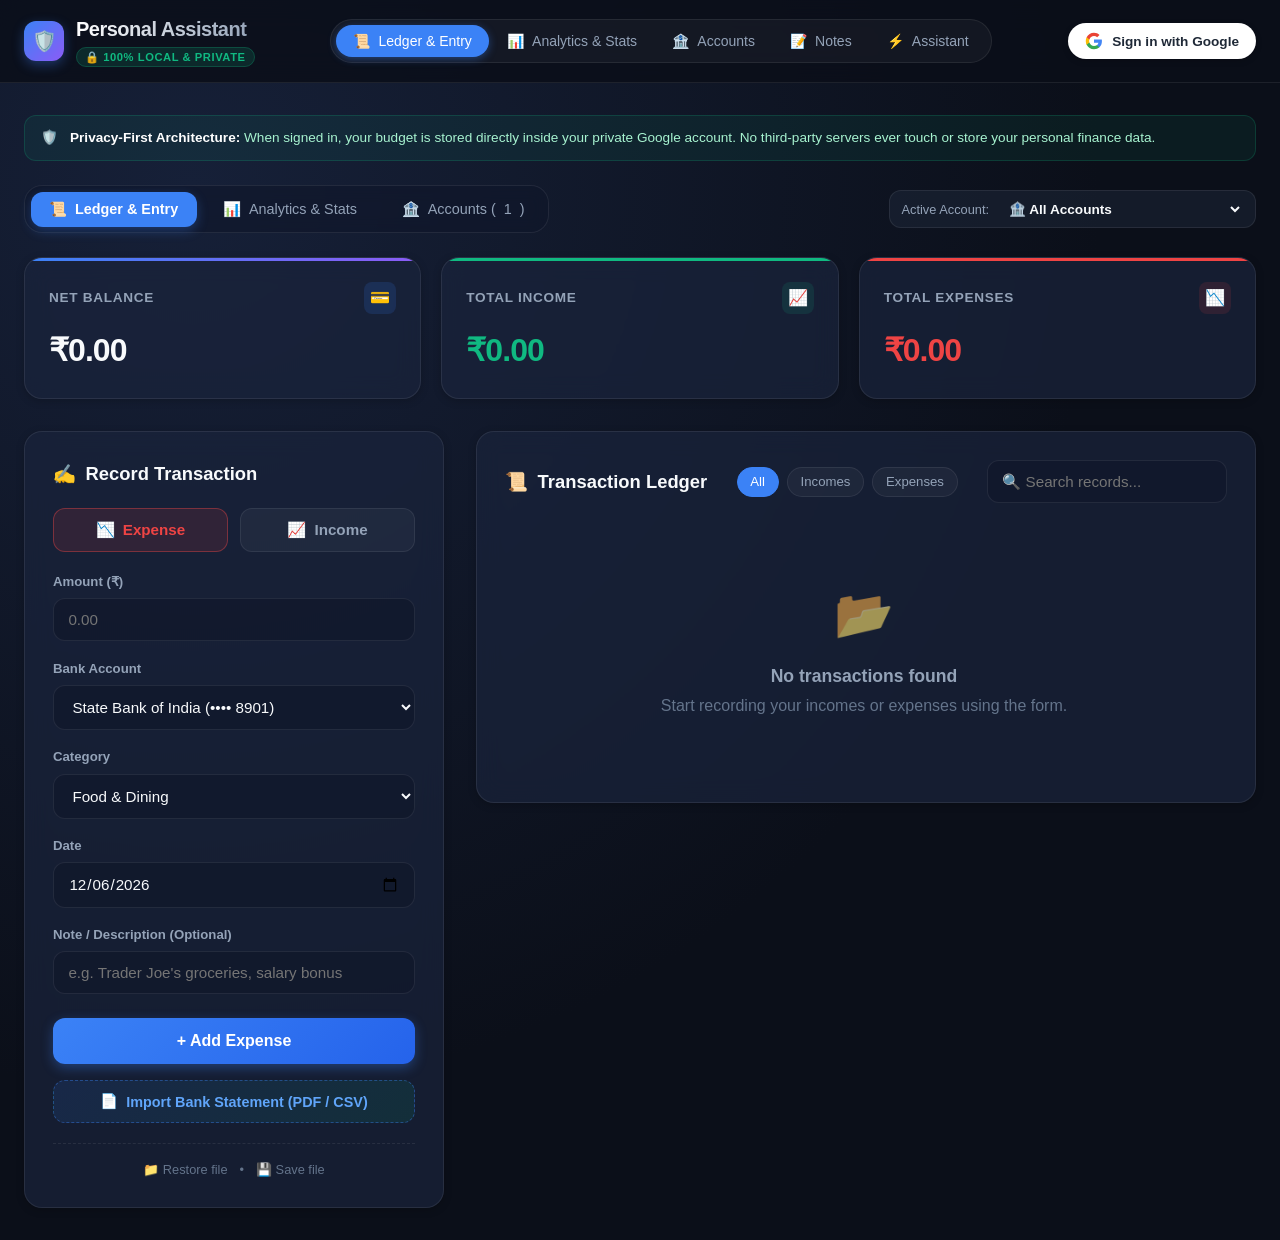
==== commit cd6cd416: "fix(navigation-pwa): promote analytics tab to top header nav and bust service worker cache to v1.5.0" ====
--- a/android/app/src/main/assets/www/index.html
+++ b/android/app/src/main/assets/www/index.html
@@ -26,10 +26,16 @@
         </div>
       </div>
 
-      <!-- Modular Sub-App Switcher -->
+      <!-- Modular Sub-App Switcher & Top Nav -->
       <nav class="app-nav" aria-label="Application Modules">
-        <button class="nav-tab active" data-app="budget">
-          <span>💰</span> Budget Planner
+        <button class="nav-tab active" data-app="budget" data-tab="tab-ledger">
+          <span>📜</span> Ledger & Entry
+        </button>
+        <button class="nav-tab" data-app="budget" data-tab="tab-stats">
+          <span>📊</span> Analytics & Stats
+        </button>
+        <button class="nav-tab" data-app="budget" data-tab="tab-accounts">
+          <span>🏦</span> Accounts
         </button>
         <button class="nav-tab" data-app="notes" title="Coming in future sprint">
           <span>📝</span> Notes
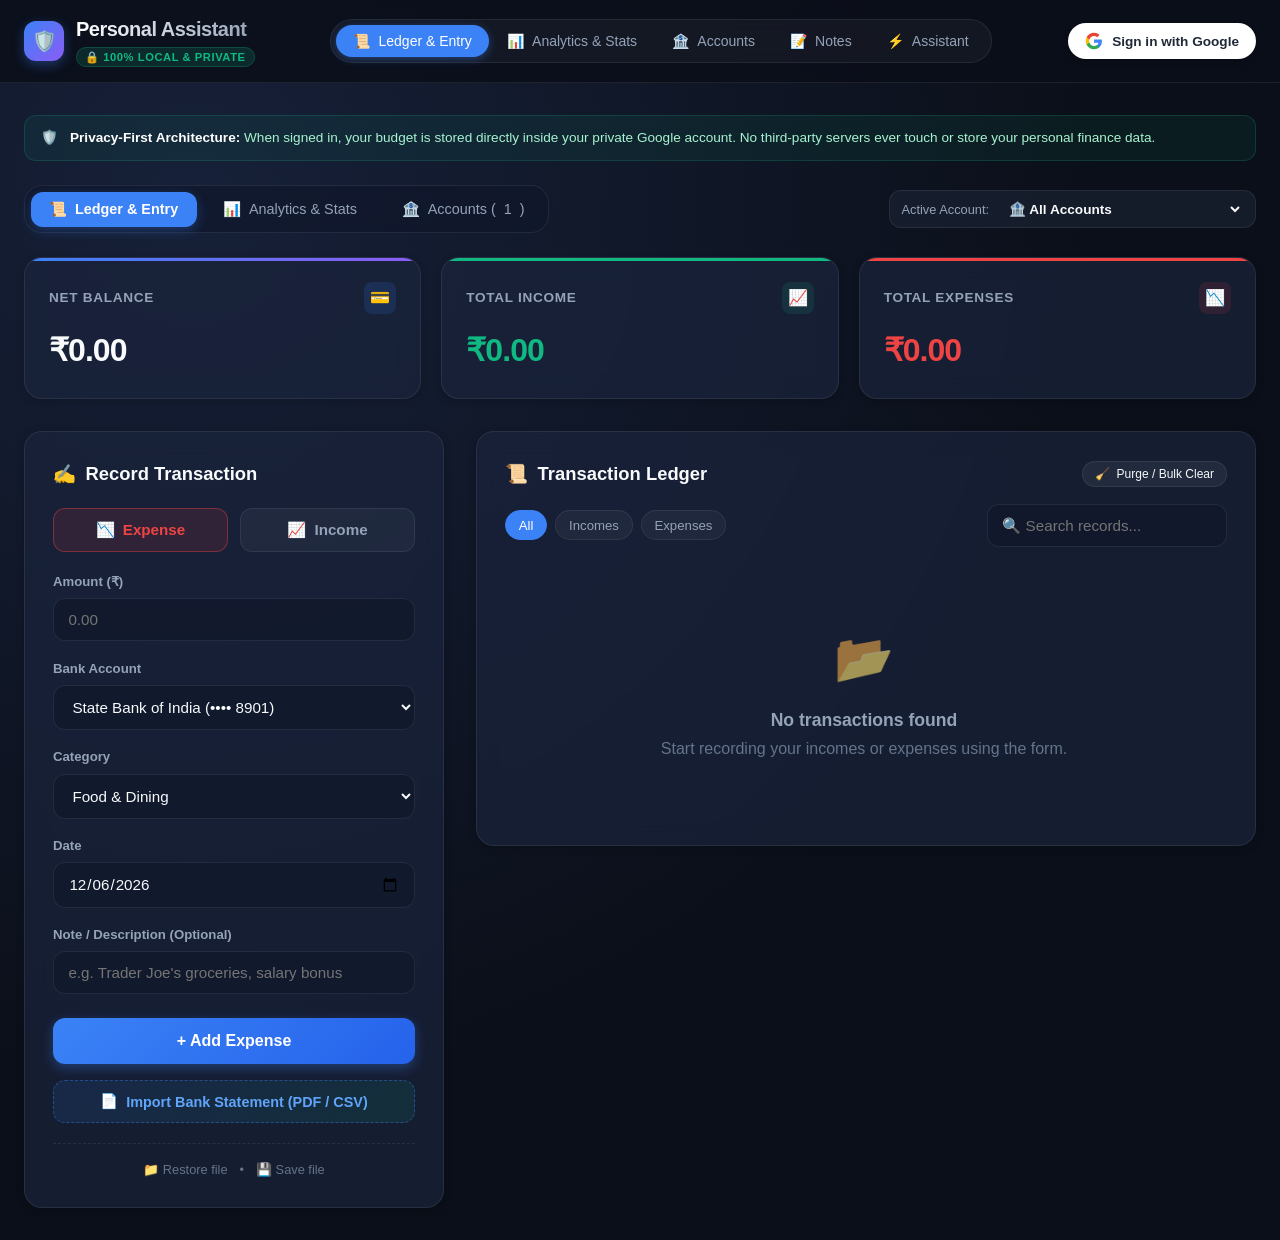
==== commit e5490719: "feat(bulk-delete): add cherry-pick checkbox batch removal and comprehensive purge modal with safety " ====
--- a/android/app/src/main/assets/www/index.html
+++ b/android/app/src/main/assets/www/index.html
@@ -210,17 +210,41 @@
         <!-- Right Column: Ledger & Search Filters -->
         <section class="panel">
           <div class="ledger-header">
-            <h2 class="panel-title" style="margin-bottom: 0;"><span>📜</span> Transaction Ledger</h2>
-
-            <!-- Filters -->
-            <div class="filter-group">
-              <button class="filter-btn active" data-filter="all">All</button>
-              <button class="filter-btn" data-filter="income">Incomes</button>
-              <button class="filter-btn" data-filter="expense">Expenses</button>
-            </div>
-
-            <!-- Search -->
-            <input type="text" id="search-input" class="input-control search-input" placeholder="🔍 Search records...">
+            <div class="ledger-title-row">
+              <h2 class="panel-title" style="margin-bottom: 0;"><span>📜</span> Transaction Ledger</h2>
+              <button id="btn-open-purge-modal" class="btn-secondary btn-sm" title="Purge records by date, account, or clear all">
+                <span>🧹</span> Purge / Bulk Clear
+              </button>
+            </div>
+
+            <div class="ledger-controls-row">
+              <!-- Filters -->
+              <div class="filter-group">
+                <button class="filter-btn active" data-filter="all">All</button>
+                <button class="filter-btn" data-filter="income">Incomes</button>
+                <button class="filter-btn" data-filter="expense">Expenses</button>
+              </div>
+
+              <!-- Search -->
+              <input type="text" id="search-input" class="input-control search-input" placeholder="🔍 Search records...">
+            </div>
+          </div>
+
+          <!-- Bulk Selection Toolbar (Active when items checked) -->
+          <div id="ledger-bulk-toolbar" class="ledger-bulk-bar" style="display: none;">
+            <div class="bulk-bar-left">
+              <label class="checkbox-label bulk-select-all-label">
+                <input type="checkbox" id="ledger-check-master">
+                <span>Select All</span>
+              </label>
+              <span class="bulk-count-badge" id="bulk-selected-count">0 selected</span>
+            </div>
+            <div class="bulk-bar-actions">
+              <button type="button" id="btn-deselect-all-ledger" class="btn-text-subtle btn-sm">Deselect All</button>
+              <button type="button" id="btn-delete-selected" class="btn-danger btn-sm">
+                <span>🗑️</span> Delete (<span id="bulk-delete-count">0</span>)
+              </button>
+            </div>
           </div>
 
           <!-- Scrollable List of Records -->
@@ -544,6 +568,131 @@
     </div>
   </div>
 
+  <!-- Modal: Purge & Bulk Clear Records -->
+  <div id="modal-purge-records" class="modal-backdrop" style="display: none;">
+    <div class="modal-dialog modal-md">
+      <div class="modal-header">
+        <h3 class="modal-title"><span>🧹</span> Purge &amp; Bulk Remove Records</h3>
+        <button id="btn-close-purge-modal" class="modal-close-btn" aria-label="Close dialog">&times;</button>
+      </div>
+
+      <form id="purge-form" autocomplete="off">
+        <div class="modal-body">
+          <p class="purge-dialog-description">
+            Safely remove a batch of transactions matching specific criteria, or wipe the entire transaction ledger.
+          </p>
+
+          <div class="form-group">
+            <label class="form-label">Purge Scope</label>
+            <div class="purge-scope-options">
+              <label class="purge-radio-option">
+                <input type="radio" name="purge-scope" value="all" checked>
+                <div>
+                  <strong>All Transactions</strong>
+                  <span class="option-desc">Permanently wipe all records from the transaction ledger.</span>
+                </div>
+              </label>
+
+              <label class="purge-radio-option">
+                <input type="radio" name="purge-scope" value="account">
+                <div>
+                  <strong>By Bank Account</strong>
+                  <span class="option-desc">Remove only transactions linked to a specific bank account.</span>
+                </div>
+              </label>
+
+              <label class="purge-radio-option">
+                <input type="radio" name="purge-scope" value="date_range">
+                <div>
+                  <strong>By Date Range</strong>
+                  <span class="option-desc">Remove transactions between specific start and end dates.</span>
+                </div>
+              </label>
+
+              <label class="purge-radio-option">
+                <input type="radio" name="purge-scope" value="older_than">
+                <div>
+                  <strong>Older Than Date</strong>
+                  <span class="option-desc">Remove historical transactions recorded before a chosen date.</span>
+                </div>
+              </label>
+
+              <label class="purge-radio-option">
+                <input type="radio" name="purge-scope" value="type">
+                <div>
+                  <strong>By Transaction Type</strong>
+                  <span class="option-desc">Remove only expenses or only incomes.</span>
+                </div>
+              </label>
+            </div>
+          </div>
+
+          <!-- Dynamic Parameter Group: Account Picker -->
+          <div class="form-group purge-param-group" id="purge-group-account" style="display: none;">
+            <label class="form-label" for="purge-account-select">Target Bank Account</label>
+            <select id="purge-account-select" class="input-control">
+              <!-- Populated dynamically -->
+            </select>
+          </div>
+
+          <!-- Dynamic Parameter Group: Date Range Picker -->
+          <div class="form-group purge-param-group" id="purge-group-date-range" style="display: none;">
+            <div class="date-range-fields">
+              <div>
+                <label class="form-label" for="purge-start-date">From Date</label>
+                <input type="date" id="purge-start-date" class="input-control">
+              </div>
+              <div>
+                <label class="form-label" for="purge-end-date">To Date</label>
+                <input type="date" id="purge-end-date" class="input-control">
+              </div>
+            </div>
+          </div>
+
+          <!-- Dynamic Parameter Group: Older Than Picker -->
+          <div class="form-group purge-param-group" id="purge-group-older-than" style="display: none;">
+            <label class="form-label" for="purge-cutoff-date">Purge Transactions Before</label>
+            <input type="date" id="purge-cutoff-date" class="input-control">
+          </div>
+
+          <!-- Dynamic Parameter Group: Type Picker -->
+          <div class="form-group purge-param-group" id="purge-group-type" style="display: none;">
+            <label class="form-label" for="purge-type-select">Transaction Type</label>
+            <select id="purge-type-select" class="input-control">
+              <option value="expense">Expenses Only</option>
+              <option value="income">Incomes Only</option>
+            </select>
+          </div>
+
+          <!-- Impact Preview & Warning Box -->
+          <div class="purge-preview-card">
+            <div class="purge-preview-icon">⚠️</div>
+            <div class="purge-preview-details">
+              <div class="purge-preview-title">Impact Assessment</div>
+              <div class="purge-preview-count" id="purge-preview-text">This will delete 0 transactions.</div>
+              <div class="purge-preview-note">Your bank account configurations and categories will remain untouched.</div>
+            </div>
+          </div>
+
+          <!-- Safety Confirmation Checkbox -->
+          <div class="form-group">
+            <label class="checkbox-label safety-confirm-label">
+              <input type="checkbox" id="purge-confirm-checkbox" required>
+              <span>I understand this will permanently delete matching transactions.</span>
+            </label>
+          </div>
+        </div>
+
+        <div class="modal-footer">
+          <button type="button" id="btn-cancel-purge" class="btn-secondary">Cancel</button>
+          <button type="submit" id="btn-execute-purge" class="btn-danger" disabled>
+            <span>🗑️</span> Permanently Delete
+          </button>
+        </div>
+      </form>
+    </div>
+  </div>
+
   <!-- Script Modules -->
   <script src="js/vendor/pdf.min.js"></script>
   <script src="js/storage.js"></script>
--- a/android/app/src/main/assets/www/css/style.css
+++ b/android/app/src/main/assets/www/css/style.css
@@ -864,6 +864,10 @@
 
 .modal-dialog.modal-lg {
   max-width: 980px;
+}
+
+.modal-dialog.modal-md {
+  max-width: 580px;
 }
 
 .modal-header {
@@ -1862,4 +1866,245 @@
   border: 1px solid rgba(255, 255, 255, 0.05);
 }
 
-
+/* ==========================================================================
+   Ledger Header Layout, Bulk Action Bar & Row Checkboxes
+   ========================================================================== */
+.ledger-title-row {
+  display: flex;
+  align-items: center;
+  justify-content: space-between;
+  width: 100%;
+  gap: 1rem;
+}
+
+.ledger-controls-row {
+  display: flex;
+  align-items: center;
+  justify-content: space-between;
+  width: 100%;
+  gap: 1rem;
+  flex-wrap: wrap;
+}
+
+.ledger-bulk-bar {
+  display: flex;
+  align-items: center;
+  justify-content: space-between;
+  background: rgba(30, 41, 59, 0.85);
+  border: 1px solid rgba(59, 130, 246, 0.35);
+  border-radius: var(--radius-md);
+  padding: 0.65rem 1rem;
+  margin-bottom: 0.85rem;
+  backdrop-filter: blur(8px);
+  box-shadow: 0 4px 16px rgba(0, 0, 0, 0.25);
+  animation: slideDown 0.18s ease-out;
+  gap: 0.75rem;
+  flex-wrap: wrap;
+}
+
+@keyframes slideDown {
+  from {
+    opacity: 0;
+    transform: translateY(-8px);
+  }
+  to {
+    opacity: 1;
+    transform: translateY(0);
+  }
+}
+
+.bulk-bar-left {
+  display: flex;
+  align-items: center;
+  gap: 0.85rem;
+}
+
+.bulk-select-all-label {
+  font-size: 0.85rem;
+  font-weight: 600;
+  color: var(--text-primary);
+  display: flex;
+  align-items: center;
+  gap: 0.4rem;
+  cursor: pointer;
+  user-select: none;
+}
+
+.bulk-count-badge {
+  background: rgba(59, 130, 246, 0.2);
+  color: #93c5fd;
+  border: 1px solid rgba(59, 130, 246, 0.35);
+  font-size: 0.75rem;
+  font-weight: 600;
+  padding: 0.2rem 0.55rem;
+  border-radius: var(--radius-full);
+}
+
+.bulk-bar-actions {
+  display: flex;
+  align-items: center;
+  gap: 0.6rem;
+}
+
+.tx-checkbox-cell {
+  display: flex;
+  align-items: center;
+  justify-content: center;
+  padding-right: 0.35rem;
+}
+
+.tx-select-checkbox {
+  width: 18px;
+  height: 18px;
+  cursor: pointer;
+  accent-color: var(--accent-blue);
+  border-radius: 4px;
+}
+
+.transaction-item.selected {
+  background: rgba(59, 130, 246, 0.12);
+  border-color: rgba(59, 130, 246, 0.4);
+}
+
+/* ==========================================================================
+   Purge & Bulk Clear Modal
+   ========================================================================== */
+.modal-body-scrollable {
+  max-height: calc(85vh - 140px);
+  overflow-y: auto;
+  padding: 1.25rem 1.5rem;
+}
+
+.purge-scope-options {
+  display: flex;
+  flex-direction: column;
+  gap: 0.5rem;
+  margin-top: 0.5rem;
+}
+
+.purge-radio-option {
+  display: flex;
+  align-items: flex-start;
+  gap: 0.75rem;
+  padding: 0.75rem 1rem;
+  background: rgba(15, 23, 42, 0.5);
+  border: 1px solid var(--border-color);
+  border-radius: var(--radius-md);
+  cursor: pointer;
+  transition: all 0.15s ease;
+}
+
+.purge-radio-option:hover {
+  background: rgba(255, 255, 255, 0.04);
+  border-color: rgba(255, 255, 255, 0.2);
+}
+
+.purge-radio-option input[type="radio"] {
+  margin-top: 0.2rem;
+  accent-color: var(--accent-red);
+}
+
+.purge-radio-option div {
+  display: flex;
+  flex-direction: column;
+  gap: 0.15rem;
+}
+
+.purge-radio-option strong {
+  font-size: 0.9rem;
+  color: var(--text-primary);
+}
+
+.purge-radio-option .option-desc {
+  font-size: 0.75rem;
+  color: var(--text-muted);
+}
+
+.purge-radio-option.highlight-all {
+  border-color: rgba(239, 68, 68, 0.3);
+}
+
+.purge-radio-option.highlight-all:hover {
+  border-color: rgba(239, 68, 68, 0.5);
+}
+
+.purge-param-group {
+  margin-top: 1rem;
+  padding: 1rem;
+  background: rgba(15, 23, 42, 0.4);
+  border: 1px solid var(--border-color);
+  border-radius: var(--radius-md);
+  animation: fadeIn 0.15s ease-out;
+}
+
+.date-range-fields {
+  display: grid;
+  grid-template-columns: 1fr 1fr;
+  gap: 0.75rem;
+}
+
+.purge-preview-card {
+  display: flex;
+  align-items: flex-start;
+  gap: 0.85rem;
+  background: rgba(239, 68, 68, 0.08);
+  border: 1px solid rgba(239, 68, 68, 0.3);
+  border-radius: var(--radius-md);
+  padding: 1rem;
+  margin: 1.25rem 0;
+}
+
+.purge-preview-icon {
+  font-size: 1.5rem;
+  line-height: 1;
+}
+
+.purge-preview-details {
+  display: flex;
+  flex-direction: column;
+  gap: 0.25rem;
+}
+
+.purge-preview-title {
+  font-size: 0.8rem;
+  font-weight: 700;
+  text-transform: uppercase;
+  letter-spacing: 0.04em;
+  color: #fca5a5;
+}
+
+.purge-preview-count {
+  font-size: 1.15rem;
+  font-weight: 700;
+  color: #fee2e2;
+}
+
+.purge-preview-note {
+  font-size: 0.75rem;
+  color: var(--text-muted);
+}
+
+.safety-confirm-label {
+  display: flex;
+  align-items: center;
+  gap: 0.65rem;
+  font-size: 0.85rem;
+  font-weight: 600;
+  color: #fca5a5;
+  background: rgba(239, 68, 68, 0.05);
+  border: 1px dashed rgba(239, 68, 68, 0.25);
+  border-radius: var(--radius-sm);
+  padding: 0.65rem 0.85rem;
+  cursor: pointer;
+  user-select: none;
+}
+
+.safety-confirm-label input[type="checkbox"] {
+  accent-color: var(--accent-red);
+  width: 16px;
+  height: 16px;
+  cursor: pointer;
+}
+
+
+
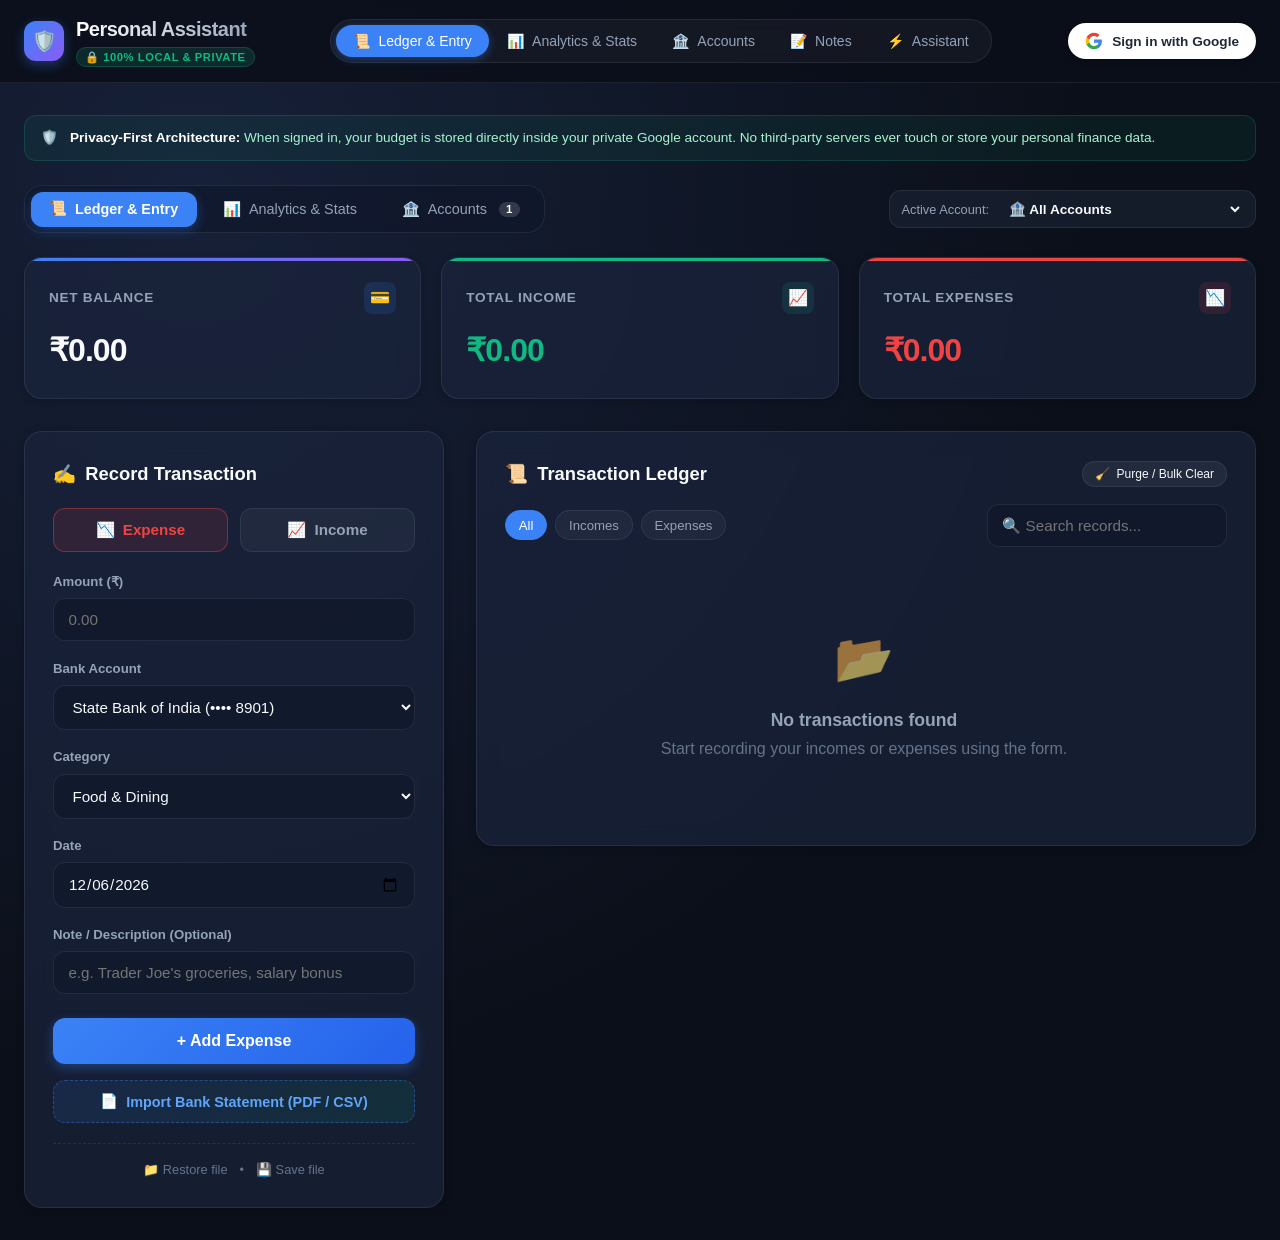
==== commit c08d0ce2: "fix(mobile-layout): eliminate header overflow clipping and optimize single-line segmented tabs for m" ====
--- a/android/app/src/main/assets/www/index.html
+++ b/android/app/src/main/assets/www/index.html
@@ -93,13 +93,19 @@
     <div class="navigation-toolbar">
       <nav class="app-tab-navigation" role="tablist" aria-label="Main Navigation">
         <button class="app-tab-btn active" id="tab-btn-ledger" role="tab" aria-selected="true" data-tab="tab-ledger">
-          <span>📜</span> Ledger & Entry
+          <span class="tab-icon">📜</span>
+          <span class="tab-label-full">Ledger &amp; Entry</span>
+          <span class="tab-label-short">Ledger</span>
         </button>
         <button class="app-tab-btn" id="tab-btn-stats" role="tab" aria-selected="false" data-tab="tab-stats">
-          <span>📊</span> Analytics & Stats
+          <span class="tab-icon">📊</span>
+          <span class="tab-label-full">Analytics &amp; Stats</span>
+          <span class="tab-label-short">Stats</span>
         </button>
         <button class="app-tab-btn" id="tab-btn-accounts" role="tab" aria-selected="false" data-tab="tab-accounts">
-          <span>🏦</span> Accounts (<span id="tab-account-count">0</span>)
+          <span class="tab-icon">🏦</span>
+          <span>Accounts</span>
+          <span class="tab-account-badge" id="tab-account-count">0</span>
         </button>
       </nav>
 
--- a/android/app/src/main/assets/www/css/style.css
+++ b/android/app/src/main/assets/www/css/style.css
@@ -1212,35 +1212,139 @@
   .header-container {
     flex-direction: column;
     align-items: stretch;
-    gap: 0.75rem;
+    gap: 0.65rem;
   }
   .brand-section {
+    display: flex;
+    align-items: center;
     justify-content: space-between;
-  }
+    width: 100%;
+  }
+  .brand-title {
+    font-size: 1.15rem;
+  }
+  /* Hide redundant clipped top nav tabs on mobile */
   .app-nav {
+    display: none !important;
+  }
+  .header-actions {
+    width: 100%;
+    justify-content: space-between;
+    flex-wrap: wrap;
+    gap: 0.5rem;
+  }
+  .user-profile-menu {
+    width: 100%;
+    justify-content: space-between;
+    background: rgba(15, 23, 42, 0.45);
+    padding: 0.35rem 0.65rem;
+    border-radius: var(--radius-md);
+    border: 1px solid rgba(255, 255, 255, 0.06);
+  }
+  .user-name {
+    max-width: 140px;
+    overflow: hidden;
+    text-overflow: ellipsis;
+    white-space: nowrap;
+    font-size: 0.8rem;
+  }
+  .privacy-banner {
+    font-size: 0.78rem;
+    padding: 0.6rem 0.85rem;
+    margin-bottom: 1rem;
+  }
+  .main-wrapper {
+    padding: 1rem 0.85rem;
+  }
+  .metric-value {
+    font-size: 1.5rem;
+  }
+  .navigation-toolbar {
+    flex-direction: column;
+    align-items: stretch !important;
+    gap: 0.65rem;
+    margin-bottom: 1.25rem;
+  }
+  .app-tab-navigation {
+    width: 100%;
+    gap: 0.25rem;
+    padding: 0.25rem;
+  }
+  .app-tab-btn {
+    flex: 1;
     justify-content: center;
-  }
-  .header-actions {
-    justify-content: flex-end;
-    flex-wrap: wrap;
-  }
-  .main-wrapper {
-    padding: 1.25rem 1rem;
-  }
-  .metric-value {
-    font-size: 1.65rem;
+    padding: 0.55rem 0.4rem;
+    font-size: 0.825rem;
+    gap: 0.35rem;
+  }
+  .tab-label-full {
+    display: none !important;
+  }
+  .tab-label-short {
+    display: inline !important;
+  }
+  .account-selector-wrapper {
+    width: 100%;
+    justify-content: space-between;
+    padding: 0.35rem 0.75rem;
+    box-sizing: border-box;
+  }
+  .select-account-pill {
+    max-width: 65%;
+    text-align: right;
   }
   .ledger-header {
     flex-direction: column;
     align-items: stretch;
+    gap: 0.75rem;
+  }
+  .ledger-title-row {
+    flex-wrap: wrap;
+    gap: 0.5rem;
+  }
+  .ledger-controls-row {
+    flex-direction: column;
+    align-items: stretch;
+    gap: 0.65rem;
+  }
+  .filter-group {
+    width: 100%;
+    justify-content: space-between;
+  }
+  .filter-btn {
+    flex: 1;
+    text-align: center;
+    padding: 0.4rem 0.5rem;
+    font-size: 0.8rem;
   }
   .search-input {
     max-width: 100%;
-  }
-  .navigation-toolbar {
+    width: 100%;
+  }
+  .ledger-bulk-bar {
     flex-direction: column;
-    align-items: stretch !important;
-    gap: 0.75rem;
+    align-items: stretch;
+    gap: 0.5rem;
+    padding: 0.55rem 0.75rem;
+  }
+  .bulk-bar-left {
+    justify-content: space-between;
+    width: 100%;
+  }
+  .bulk-bar-actions {
+    justify-content: flex-end;
+    width: 100%;
+  }
+  .transaction-item {
+    padding: 0.75rem 0.85rem;
+    gap: 0.65rem;
+  }
+  .tx-checkbox-cell {
+    padding-right: 0.2rem;
+  }
+  .tx-select-checkbox {
+    width: 20px;
+    height: 20px;
   }
   .stats-metrics-grid {
     grid-template-columns: 1fr !important;
@@ -1288,6 +1392,7 @@
   border-radius: var(--radius-md);
   cursor: pointer;
   transition: all 0.2s ease;
+  white-space: nowrap;
 }
 
 .app-tab-btn:hover {
@@ -1300,6 +1405,33 @@
   color: #ffffff;
   font-weight: 600;
   box-shadow: 0 4px 12px rgba(59, 130, 246, 0.3);
+}
+
+.tab-label-full {
+  display: inline;
+}
+
+.tab-label-short {
+  display: none;
+}
+
+.tab-account-badge {
+  display: inline-flex;
+  align-items: center;
+  justify-content: center;
+  background: rgba(255, 255, 255, 0.15);
+  color: #ffffff;
+  font-size: 0.72rem;
+  font-weight: 700;
+  padding: 0.1rem 0.45rem;
+  border-radius: var(--radius-full);
+  margin-left: 0.25rem;
+  line-height: 1;
+}
+
+.app-tab-btn.active .tab-account-badge {
+  background: rgba(255, 255, 255, 0.25);
+  color: #ffffff;
 }
 
 .account-selector-wrapper {
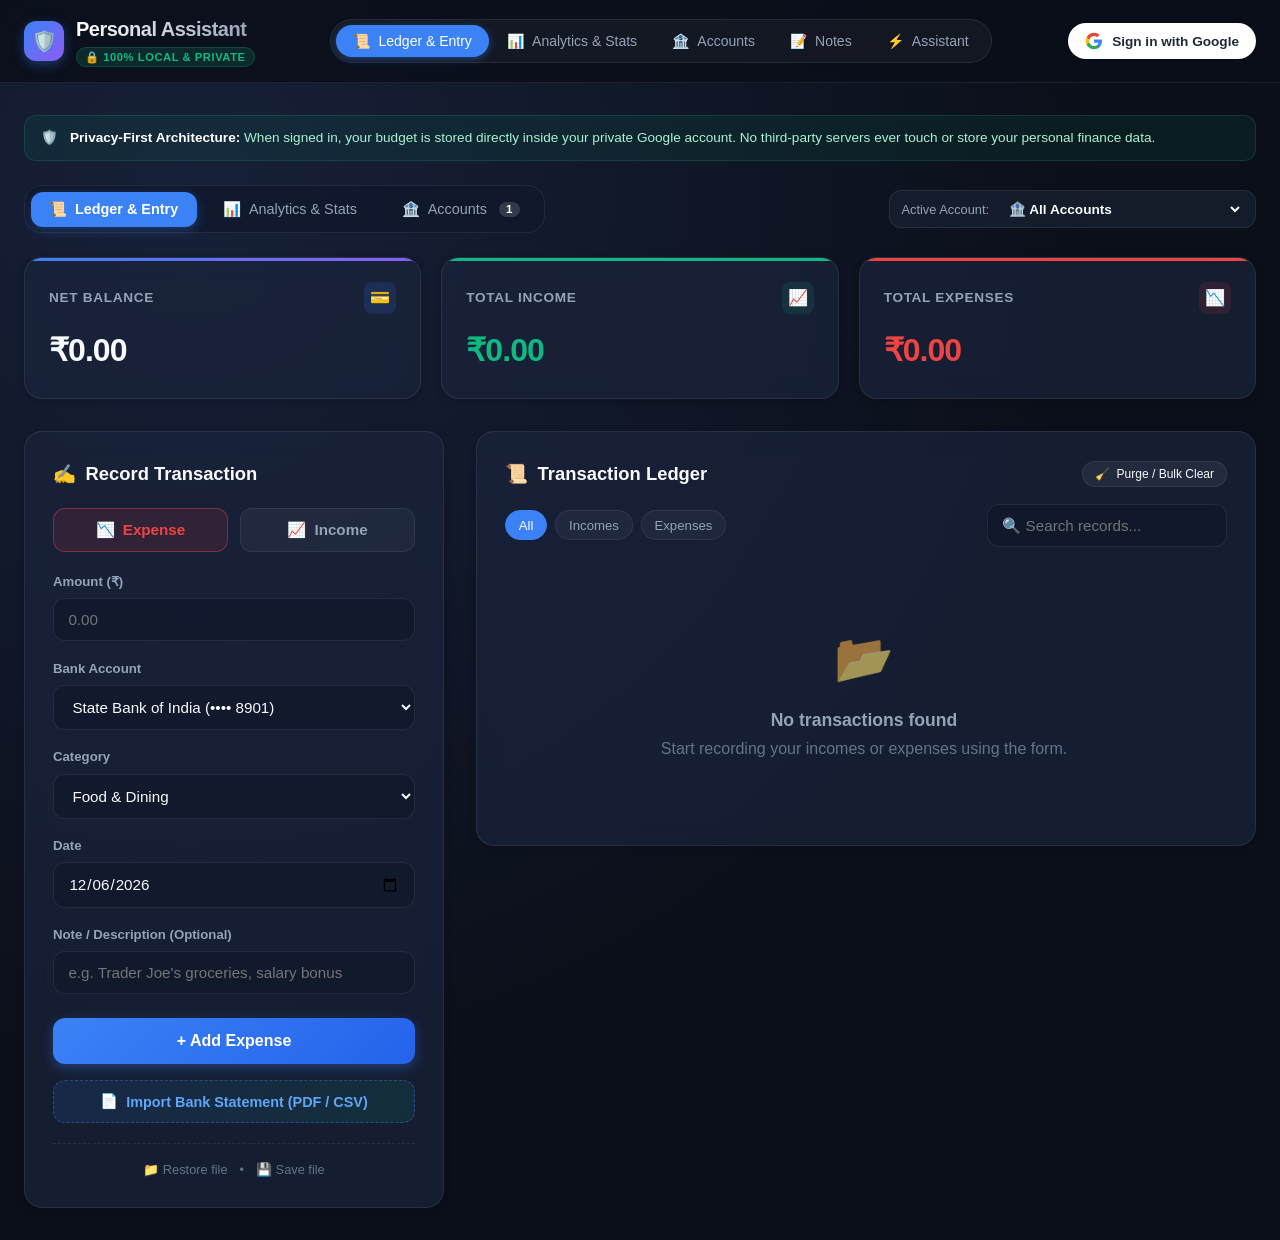
==== commit a3f72e67: "fix(analytics): resolve trend chart tooltip clipping and add dynamic header inspection badge" ====
--- a/android/app/src/main/assets/www/index.html
+++ b/android/app/src/main/assets/www/index.html
@@ -326,7 +326,10 @@
         <div class="stats-main-col">
           <div class="panel">
             <div class="panel-header-clean">
-              <h3 class="panel-subtitle"><span>📈</span> Spending Time-Trend</h3>
+              <div class="trend-header-left">
+                <h3 class="panel-subtitle" style="margin: 0;"><span>📈</span> Spending Time-Trend</h3>
+                <div class="trend-active-stat-badge" id="stats-trend-active-stat"></div>
+              </div>
               <span class="badge-subtle" id="stats-trend-granularity">Daily / Monthly</span>
             </div>
             <div class="trend-chart-wrapper" id="stats-trend-chart">
--- a/android/app/src/main/assets/www/css/style.css
+++ b/android/app/src/main/assets/www/css/style.css
@@ -1640,67 +1640,147 @@
 }
 
 /* Spending Time-Trend Chart */
+.trend-header-left {
+  display: flex;
+  align-items: center;
+  gap: 0.75rem;
+  flex-wrap: wrap;
+}
+
+.trend-active-stat-badge {
+  font-size: 0.8rem;
+  padding: 0.25rem 0.65rem;
+  background: rgba(239, 68, 68, 0.15);
+  border: 1px solid rgba(239, 68, 68, 0.35);
+  color: #fca5a5;
+  border-radius: 20px;
+  font-weight: 500;
+  display: inline-flex;
+  align-items: center;
+  gap: 0.35rem;
+  transition: all 0.2s ease;
+}
+
 .trend-chart-wrapper {
-  min-height: 220px;
-  display: flex;
-  align-items: flex-end;
+  height: 230px;
+  display: flex;
+  align-items: stretch;
   gap: 0.75rem;
   overflow-x: auto;
-  padding: 1.5rem 0.5rem 0.5rem 0.5rem;
+  overflow-y: hidden;
+  padding: 2.2rem 0.75rem 0.5rem 0.75rem;
   border-bottom: 2px solid var(--border-color);
+  scrollbar-width: thin;
+  scrollbar-color: var(--border-color) transparent;
+  position: relative;
+}
+
+.trend-chart-wrapper::-webkit-scrollbar {
+  height: 6px;
+}
+
+.trend-chart-wrapper::-webkit-scrollbar-track {
+  background: rgba(255, 255, 255, 0.02);
+  border-radius: 4px;
+}
+
+.trend-chart-wrapper::-webkit-scrollbar-thumb {
+  background: var(--border-color);
+  border-radius: 4px;
+}
+
+.trend-chart-wrapper::-webkit-scrollbar-thumb:hover {
+  background: var(--text-muted);
 }
 
 .trend-bar-col {
   flex: 1;
-  min-width: 36px;
-  max-width: 54px;
+  min-width: 38px;
+  max-width: 56px;
+  height: 100%;
   display: flex;
   flex-direction: column;
   align-items: center;
-  gap: 0.35rem;
   position: relative;
-}
-
-.trend-bar-col:hover .trend-tooltip {
-  opacity: 1;
-  visibility: visible;
-  transform: translateY(-4px);
+  cursor: pointer;
+}
+
+.trend-bar-track {
+  flex: 1;
+  width: 100%;
+  display: flex;
+  align-items: flex-end;
+  justify-content: center;
+  position: relative;
+  padding-bottom: 4px;
 }
 
 .trend-bar-fill {
   width: 100%;
+  max-width: 28px;
   background: linear-gradient(180deg, #ef4444 0%, #b91c1c 100%);
   border-radius: 4px 4px 0 0;
   min-height: 4px;
   transition: height 0.3s cubic-bezier(0.4, 0, 0.2, 1);
   box-shadow: 0 2px 6px rgba(239, 68, 68, 0.3);
+  position: relative;
+}
+
+.trend-bar-col:hover .trend-bar-fill {
+  background: linear-gradient(180deg, #f87171 0%, #dc2626 100%);
+  box-shadow: 0 4px 12px rgba(239, 68, 68, 0.5);
 }
 
 .trend-bar-label {
+  height: 24px;
   font-size: 0.7rem;
   color: var(--text-muted);
   white-space: nowrap;
-  transform: rotate(-35deg);
-  transform-origin: top left;
-  margin-top: 0.4rem;
+  display: flex;
+  align-items: center;
+  justify-content: center;
+  margin-top: 0.25rem;
+}
+
+.trend-bar-col:hover .trend-bar-label {
+  color: #ffffff;
+  font-weight: 600;
 }
 
 .trend-tooltip {
   position: absolute;
-  bottom: calc(100% + 8px);
+  left: 50%;
+  transform: translateX(-50%) translateY(0);
   background: #0f172a;
   color: #ffffff;
-  padding: 0.4rem 0.65rem;
+  padding: 0.45rem 0.7rem;
   border-radius: var(--radius-sm);
   font-size: 0.75rem;
+  line-height: 1.35;
   border: 1px solid var(--border-color);
-  box-shadow: 0 4px 12px rgba(0, 0, 0, 0.5);
+  box-shadow: 0 8px 24px rgba(0, 0, 0, 0.7);
   pointer-events: none;
   opacity: 0;
   visibility: hidden;
-  transition: all 0.15s ease;
+  transition: opacity 0.15s ease, transform 0.15s ease;
   white-space: nowrap;
-  z-index: 10;
+  z-index: 100;
+}
+
+.trend-tooltip.pos-above {
+  bottom: calc(100% + 8px);
+}
+
+.trend-tooltip.pos-below {
+  top: 10px;
+  bottom: auto;
+  box-shadow: 0 4px 16px rgba(0, 0, 0, 0.85);
+}
+
+.trend-bar-col:hover .trend-tooltip {
+  opacity: 1;
+  visibility: visible;
+  transform: translateX(-50%) translateY(-2px);
 }
 
 /* Top 5 Expenses List */
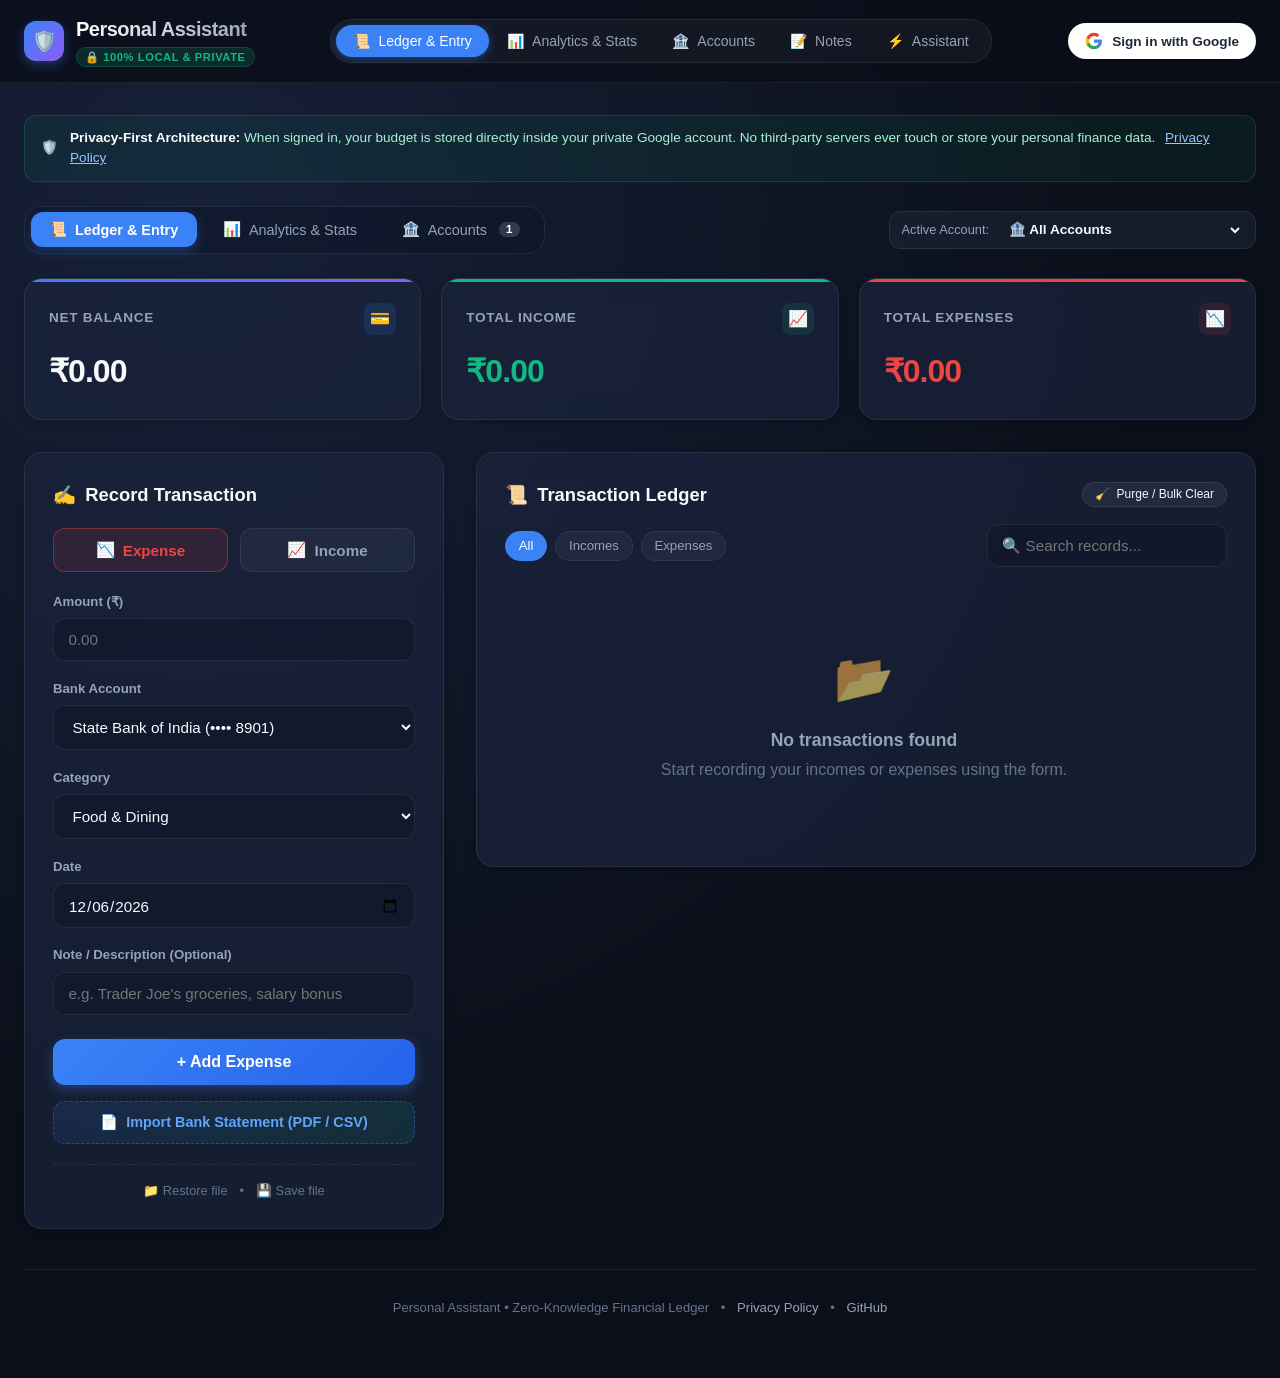
==== commit 1d9eaa77: "feat(release): configure Google Play App Bundle, release signing, store assets, and privacy policy" ====
--- a/android/app/src/main/assets/www/index.html
+++ b/android/app/src/main/assets/www/index.html
@@ -86,6 +86,7 @@
       <span>🛡️</span>
       <div>
         <strong>Privacy-First Architecture:</strong> When signed in, your budget is stored directly inside your private Google account. No third-party servers ever touch or store your personal finance data.
+        <a href="privacy.html" style="color: #93c5fd; text-decoration: underline; margin-left: 6px; font-weight: 500;">Privacy Policy</a>
       </div>
     </div>
 
@@ -374,6 +375,15 @@
         <!-- Dynamically populated cards -->
       </div>
     </div>
+
+    <!-- Application Footer with Privacy Policy -->
+    <footer class="app-footer" style="text-align: center; padding: 28px 16px; color: var(--text-muted); font-size: 0.82rem; border-top: 1px solid var(--border-color); margin-top: 40px;">
+      <span>Personal Assistant • Zero-Knowledge Financial Ledger</span>
+      <span style="margin: 0 8px;">•</span>
+      <a href="privacy.html" style="color: var(--text-secondary); text-decoration: none; font-weight: 500;">Privacy Policy</a>
+      <span style="margin: 0 8px;">•</span>
+      <a href="https://github.com/sumantmarathe/PersonalAssistant" target="_blank" rel="noopener noreferrer" style="color: var(--text-secondary); text-decoration: none;">GitHub</a>
+    </footer>
   </main>
 
   <!-- Modal: Bank Statement Importer -->
